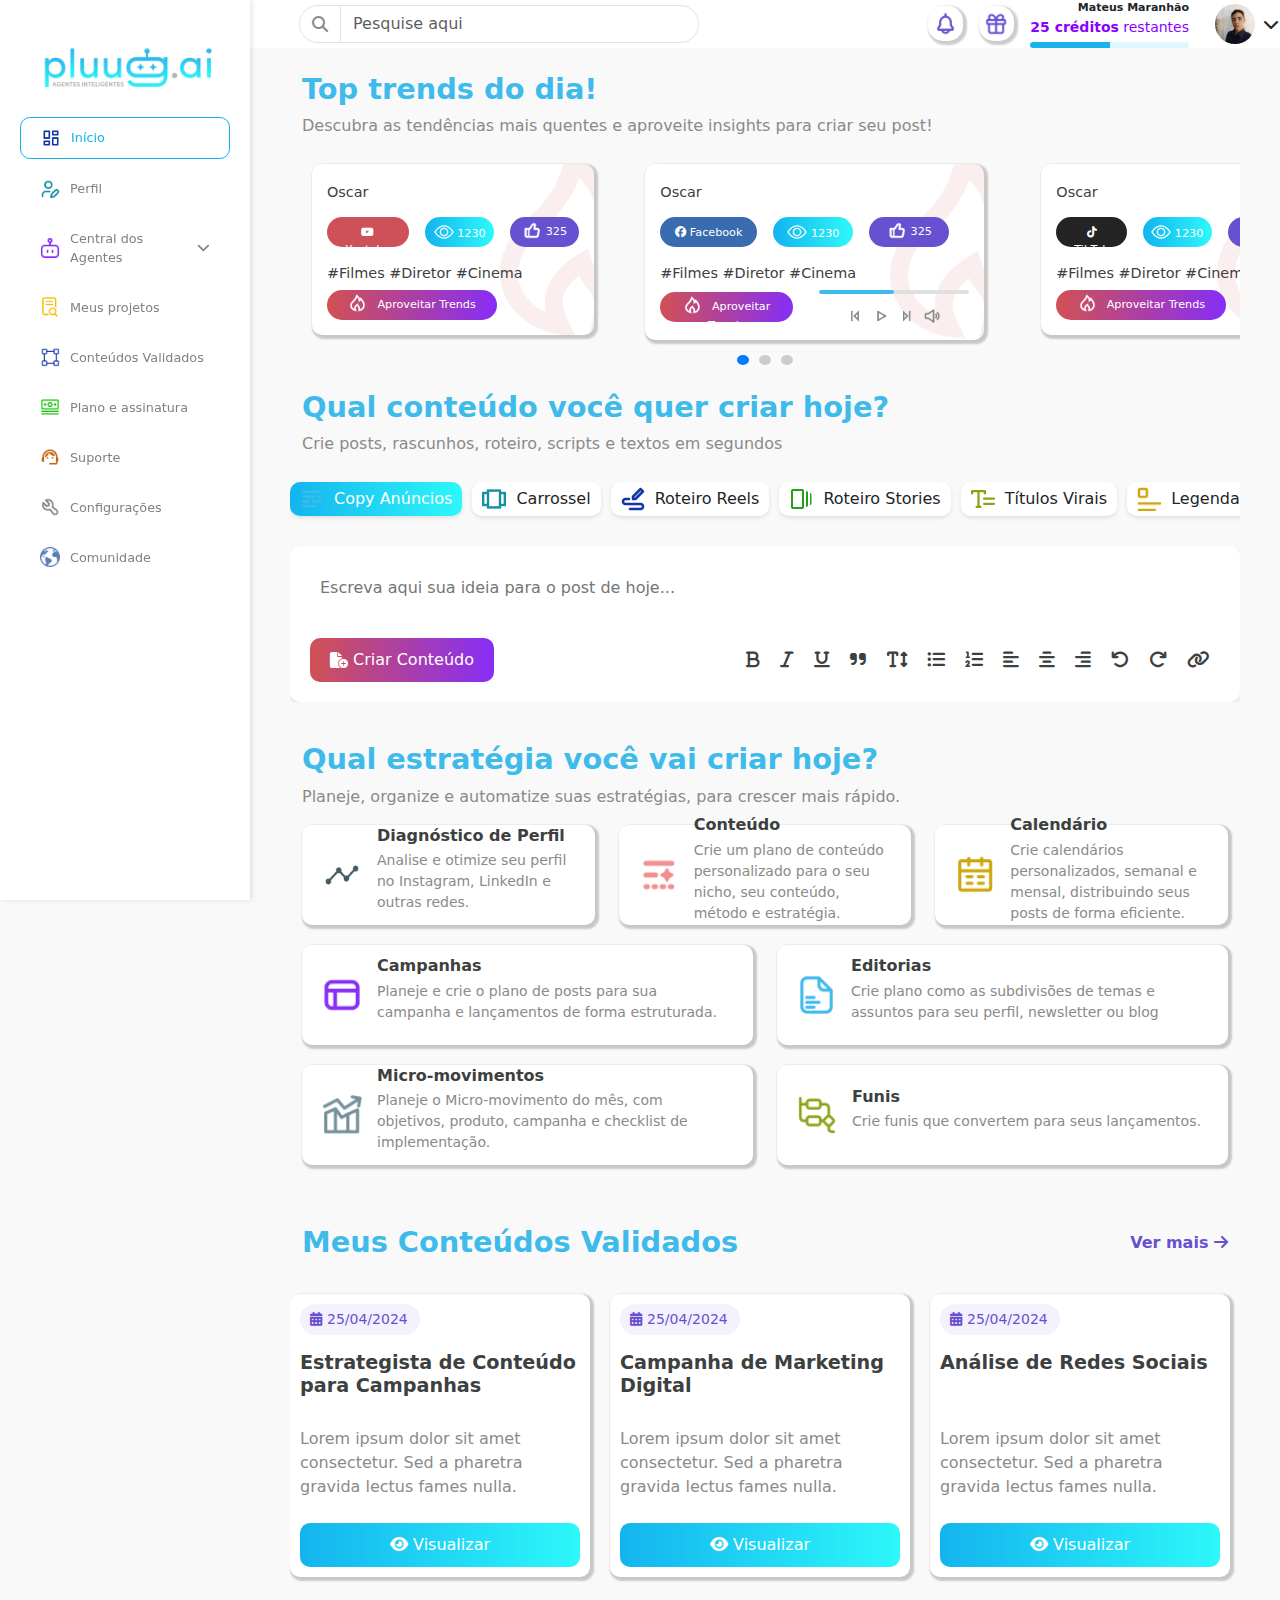
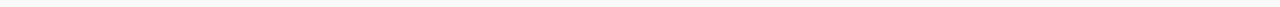
==== index.html @ c82c6b05 "Update html" ====
<!DOCTYPE html>
<html lang="pt-BR">

<head>
    <meta charset="UTF-8">
    <meta name="viewport" content="width=device-width, initial-scale=1.0">
    <title>Pluug-ai</title>
    <link rel="shortcut icon" type="imagex/png" href="./img/icone - 10.png">

    <!-- Bootstrap CSS -->
    <link href="https://cdn.jsdelivr.net/npm/bootstrap@5.3.3/dist/css/bootstrap.min.css" rel="stylesheet"
        crossorigin="anonymous">

    <!-- Bootstrap JS (com Popper incluído no bundle) -->
    <script src="https://cdn.jsdelivr.net/npm/bootstrap@5.3.3/dist/js/bootstrap.bundle.min.js"
        crossorigin="anonymous"></script>

    <!-- CSS do Owl Carousel -->
    <link rel="stylesheet" href="https://cdnjs.cloudflare.com/ajax/libs/OwlCarousel2/2.3.4/assets/owl.carousel.min.css">
    <link rel="stylesheet"
        href="https://cdnjs.cloudflare.com/ajax/libs/OwlCarousel2/2.3.4/assets/owl.theme.default.min.css">

    <!-- jQuery -->
    <script src="https://code.jquery.com/jquery-3.6.0.min.js"></script>

    <!-- JS do Owl Carousel -->
    <script src="https://cdnjs.cloudflare.com/ajax/libs/OwlCarousel2/2.3.4/owl.carousel.min.js"></script>

    <!--Font Awesome-->
    <link rel="stylesheet" href="https://cdnjs.cloudflare.com/ajax/libs/font-awesome/6.4.2/css/all.min.css"
        crossorigin="anonymous" referrerpolicy="no-referrer" />

    <!--CSS-->
    <link rel="stylesheet" href="css/styles.css">
</head>

<body class="index">
    <!--SideBar-->
    <nav class="navbar navbar-light d-md-none">
        <div class="container-fluid">
            <a class="navbar-brand" href="#">
                <img src="./img/pluugai-degrade-azul-fundo-branco-300-dpi.webp" alt="Pluu.ai Logo" class="img-fluid">
            </a>
            <button class="navbar-toggler" type="button" data-bs-toggle="collapse" data-bs-target="#mobileMenu"
                aria-controls="mobileMenu" aria-expanded="false" aria-label="Toggle navigation">
                <span class="navbar-toggler-icon"></span>
            </button>
        </div>
    </nav>
    <div class="collapse mobile-menu d-md-block" id="mobileMenu">
        <div class="sidebar">
            <a class="navbar-brand d-none d-md-block" href="#">
                <img src="./img/pluugai-degrade-azul-fundo-branco-300-dpi.webp" alt="Pluu.ai Logo" class="img-fluid">
            </a>
            <ul id="navegacao" class="nav flex-column">
                <li class="nav-item">
                    <a id="index" class="nav-link" href="index.html"><img class="img-fluid icones"
                            src="./img/Icons menu/Inicio.png">
                        Início</a>
                </li>
                <li class="nav-item">
                    <a id="perfil" class="nav-link" href="perfil.html"><img class="img-fluid icones"
                            src="./img/Icons menu/Perfil.png">
                        Perfil</a>
                </li>
                <li class="nav-item central-agentes-item">
                    <a class="nav-link central-agentes-link" style="cursor: pointer;">
                        <img class="img-fluid icones" src="./img/Icons menu/Central dos Agentes.png"> Central dos
                        Agentes
                        <i class="fas fa-chevron-down ms-auto"></i>
                    </a>
                    <ul class="submenu nav flex-column">
                        <li class="nav-item">
                            <a id="trend-ai" class="nav-link" href="trend-ai.html"><img class="img-fluid icones"
                                    src="./img/Icons menu/Trend AI.png"> Trend AI</a>
                        </li>
                        <li class="nav-item">
                            <a id="creator-genie" class="nav-link" href="creator-genie.html"><img
                                    class="img-fluid icones" src="./img/Icons menu/Creator Genie.png"> Creator Genie</a>
                        </li>
                        <li class="nav-item">
                            <a id="creator-flow" class="nav-link" href="creator-flow.html"><img class="img-fluid icones"
                                    src="./img/Icons menu/Creator Flow.png"> Creator Flow</a>
                        </li>
                    </ul>
                </li>
                <li class="nav-item">
                    <a id="meus-projetos" class="nav-link" href="meus-projetos.html"><img class="img-fluid icones"
                            src="./img/Icons menu/Meus projetos.png">
                        Meus projetos</a>
                </li>
                <li class="nav-item">
                    <a id="validados" class="nav-link" href="validados.html"><img class="img-fluid icones"
                            src="./img/Icons menu/Conteúdos Validados.png"> Conteúdos Validados</a>
                </li>
                <li class="nav-item">
                    <a id="plano" class="nav-link" href="plano.html"><img class="img-fluid icones"
                            src="./img/Icons menu/Plano e assintura.png"> Plano e assinatura</a>
                </li>
                <li class="nav-item">
                    <a id="suporte" class="nav-link" href="suporte.html"><img class="img-fluid icones"
                            src="./img/Icons menu/Suporte.png">
                        Suporte</a>
                </li>
                <li class="nav-item">
                    <a id="configuracoes" class="nav-link" href="configuracoes.html"><img class="img-fluid icones"
                            src="./img/Icons menu/Configurações.png">
                        Configurações</a>
                </li>
                <li class="nav-item">
                    <a id="comunidade" class="nav-link" href="comunidade.html"><img class="img-fluid icones"
                            src="./img/Icons menu/Vector.png">
                        Comunidade</a>
                </li>
            </ul>
        </div>
    </div>

    <!-- Navbar vertical -->
    <div class="nav-vertical">
        <div class="d-flex justify-content-between align-items-center mb-4">

            <div class="input-group search-bar flex-grow-1 ms-5" style="max-width: 400px;">
                <span class="input-group-text"><i class="fas fa-search"></i></span>
                <input type="text" class="form-control" placeholder="Pesquise aqui">
            </div>

            <div class="profile-info d-flex align-items-center ms-auto">
                <div class="d-flex align-items-center">
                    <div class="icon-wrapper me-3">
                        <img class="icones-roxos" src="./img/flowbite_bell-outline.png" alt="Notificação">
                    </div>
                    <div class="icon-wrapper me-3" data-bs-toggle="modal" data-bs-target="#giftModal">
                        <img class="icones-roxos" src="./img/tabler_gift.png" alt="Presente">
                    </div>
                </div>
                <div class="profile-details text-end me-3">
                    <strong>Mateus Maranhão</strong>
                    <span class="credits"><b>25 créditos</b> restantes</span>
                    <div class="progress mt-1">
                        <div class="progress-bar" role="progressbar" style="width: 50%" aria-valuenow="50"
                            aria-valuemin="0" aria-valuemax="100"></div>
                    </div>
                </div>
                <img class="foto-perfil" src="./img/8c23a2b4-e8b4-4d0d-b0fb-df7a47a0a22d.jpeg" alt="Foto do Perfil">
                <i onclick="toggleMenu()" class="fas fa-chevron-down ms-2 dropdown-icon" style="cursor: pointer;"></i>
            </div>
        </div>
    </div>

    <!--Menu dropdown do perfil-->
    <div class="menu-dropdown" id="menuDropdown">
        <a href="#"><img class="img-fluid icones-dropdown" src="./img/Icons menu/Inicio.png"> Início</a>
        <a href="#"><img class="img-fluid icones-dropdown" src="./img/Icons menu/Perfil.png"> Perfil</a>
        <button class="btn-sair mt-2"><i class="fas fa-sign-out-alt me-2"></i> Sair</button>
    </div>

    <!--input de pesquisa mobile-->
    <div class="container input-pesquisa d-md-none d-block">
        <input type="text" class="form-control" placeholder="Pesquise aqui">
    </div>

    <!--Conteudo principal-->
    <div class="main-content">

        <!-- Modal -->
        <div class="modal fade" id="giftModal" tabindex="-1" aria-labelledby="giftModalLabel" aria-hidden="true">
            <div class="modal-dialog modal-dialog-centered">
                <div class="modal-content">
                    <div class="modal-header">
                        <ul class="nav nav-tabs">
                            <li class="nav-item">
                                <a class="nav-link active" id="tab-convidar" onclick="showTab('convidar')">Convidar</a>
                            </li>
                            <li class="nav-item">
                                <a class="nav-link" id="tab-recompensas"
                                    onclick="showTab('recompensas')">Recompensas</a>
                            </li>
                        </ul>
                        <button type="button" class="btn-close" data-bs-dismiss="modal" aria-label="Close"></button>
                    </div>
                    <div class="modal-body text-center">
                        <div id="convidar" class="tab-content active">
                            <h5>Dê 10% de desconto e Ganhe até 20% de desconto na sua mensalidade</h5>
                            <p>Convide amigos a novas contas para a Pluug.ai e ofereça um desconto especial de 10%.</p>
                            <button class="btn-convidar w-100"><img class="img-fluid me-2" src="./img/tabler_gift.png">
                                Pluug.ai/convidado</button>
                            <button class="btn-copiar mt-3">Copiar link de convite</button>
                            <h6 class="mt-4 info-importante-titulo">Informações importantes</h6>
                            <p class="info-importante mt-2">O desconto não é cumulativo e será aplicado apenas em 1
                                única mensalidade.</p>
                        </div>
                        <div id="recompensas" class="tab-content">
                            <h5 class="mb-3">Recompensas ganhas: 15%</h5>
                            <div class="quando-receberei">
                                <img class="img-fluid mb-3" src="./img/tabler_gift.png">
                                <h6>Quando receberei minha recompensa?</h6>
                                <p>A sua recompensa será o desconto aplicado na sua próxima mensalidade. O desconto não
                                    é cumulativo, ele será aplicado apenas em 1 única mensalidade, até 30 dias após a
                                    indicação.</p>
                                <p>Caso seu plano seja anual, seu desconto será aplicado no ato da renovação</p>
                            </div>
                            <button class="btn-recolher mt-3">Recolher recompensa</button>
                        </div>
                    </div>
                </div>
            </div>
        </div>

        <!--Top trends-->
        <section class="top-trends">
            <div class="container">
                <div class="row">
                    <div class="col-md-12">
                        <h1>Top trends do dia!</h1>
                        <p>Descubra as tendências mais quentes e aproveite insights para criar seu post!
                        </p>
                    </div>
                    <div class="carousel-container-oscar">
                        <div class="carousel-track-oscar" id="carouselTrack">
                            <div class="carousel-card-oscar">
                                <div class="oscar">
                                    <h3 class="mb-3">Oscar</h3>
                                    <div class="d-flex justify-content-start">
                                        <button class="btn-youtube"><i class="fa-brands fa-youtube"></i>
                                            Youtube</button>
                                        <button class="btn-visualizacoes ms-3"><img class="img-fluid"
                                                src="./img/ep_view.png">
                                            1230</button>
                                        <button class="btn-like ms-3"><img class="img-fluid"
                                                src="./img/iconamoon_like-bold.png"> 325</button>
                                    </div>
                                    <p class="mt-3">#Filmes #Diretor #Cinema</p>
                                    <div class="d-flex justify-content-start">
                                        <button class="btn-aproveitar-trends"><img class="img-fluid"
                                                src="./img/Trend botão.png">Aproveitar Trends</button>
                                    </div>
                                </div>
                            </div>
                            <div class="carousel-card-oscar">
                                <div class="oscar">
                                    <h3 class="mb-3">Oscar</h3>
                                    <div class="d-flex justify-content-start">
                                        <button class="btn-facebook"><i class="fa-brands fa-facebook"></i>
                                            Facebook</button>
                                        <button class="btn-visualizacoes ms-3"><img class="img-fluid"
                                                src="./img/ep_view.png">
                                            1230</button>
                                        <button class="btn-like ms-3"><img class="img-fluid"
                                                src="./img/iconamoon_like-bold.png"> 325</button>
                                    </div>
                                    <p class="mt-3">#Filmes #Diretor #Cinema</p>
                                    <div class="d-flex align-items-center flex-nowrap music-wrapper">
                                        <button class="btn-aproveitar-trends">
                                            <img class="img-fluid" src="./img/Trend botão.png">Aproveitar Trends
                                        </button>
                                        <div class="music-player ms-3">
                                            <div class="player-controls">
                                                <div class="progress-bar">
                                                    <div class="progress"></div>
                                                </div>
                                                <div class="controls mt-2">
                                                    <img style="height: 18px;" src="./img/tdesign_next.png">
                                                    <img style="height: 18px;" src="./img/line-md_play.png">
                                                    <img style="height: 18px;" src="./img/tdesign_next-1.png">
                                                    <img style="height: 18px;" src="./img/mingcute_volume-line.png">
                                                </div>
                                            </div>
                                        </div>
                                    </div>
                                </div>
                            </div>

                            <div class="carousel-card-oscar">
                                <div class="oscar">
                                    <h3 class="mb-3">Oscar</h3>
                                    <div class="d-flex justify-content-start">
                                        <button class="btn-tiktok"><i class="fa-brands fa-tiktok"></i>
                                            TikTok</button>
                                        <button class="btn-visualizacoes ms-3"><img class="img-fluid"
                                                src="./img/ep_view.png">
                                            1230</button>
                                        <button class="btn-like ms-3"><img class="img-fluid"
                                                src="./img/iconamoon_like-bold.png"> 325</button>
                                    </div>
                                    <p class="mt-3">#Filmes #Diretor #Cinema</p>
                                    <div class="d-flex justify-content-start">
                                        <button class="btn-aproveitar-trends"><img class="img-fluid"
                                                src="./img/Trend botão.png">Aproveitar Trends</button>
                                    </div>
                                </div>
                            </div>
                            <div class="carousel-card-oscar">
                                <div class="oscar">
                                    <h3 class="mb-3">Oscar</h3>
                                    <div class="d-flex justify-content-start">
                                        <button class="btn-youtube"><i class="fa-brands fa-youtube"></i>
                                            Youtube</button>
                                        <button class="btn-visualizacoes ms-3"><img class="img-fluid"
                                                src="./img/ep_view.png">
                                            1230</button>
                                        <button class="btn-like ms-3"><img class="img-fluid"
                                                src="./img/iconamoon_like-bold.png"> 325</button>
                                    </div>
                                    <p class="mt-3">#Filmes #Diretor #Cinema</p>
                                    <div class="d-flex justify-content-start">
                                        <button class="btn-aproveitar-trends"><img class="img-fluid"
                                                src="./img/Trend botão.png">Aproveitar Trends</button>
                                    </div>
                                </div>
                            </div>
                            <div class="carousel-card-oscar">
                                <div class="oscar">
                                    <h3 class="mb-3">Oscar</h3>
                                    <div class="d-flex justify-content-start">
                                        <button class="btn-facebook"><i class="fa-brands fa-facebook"></i>
                                            Facebook</button>
                                        <button class="btn-visualizacoes ms-3"><img class="img-fluid"
                                                src="./img/ep_view.png">
                                            1230</button>
                                        <button class="btn-like ms-3"><img class="img-fluid"
                                                src="./img/iconamoon_like-bold.png"> 325</button>
                                    </div>
                                    <p class="mt-3">#Filmes #Diretor #Cinema</p>
                                    <div class="d-flex justify-content-start">
                                        <button class="btn-aproveitar-trends"><img class="img-fluid"
                                                src="./img/Trend botão.png">Aproveitar Trends</button>
                                    </div>
                                </div>
                            </div>
                            <div class="carousel-card-oscar">
                                <div class="oscar">
                                    <h3 class="mb-3">Oscar</h3>
                                    <div class="d-flex justify-content-start">
                                        <button class="btn-tiktok"><i class="fa-brands fa-tiktok"></i>
                                            TikTok</button>
                                        <button class="btn-visualizacoes ms-3"><img class="img-fluid"
                                                src="./img/ep_view.png">
                                            1230</button>
                                        <button class="btn-like ms-3"><img class="img-fluid"
                                                src="./img/iconamoon_like-bold.png"> 325</button>
                                    </div>
                                    <p class="mt-3">#Filmes #Diretor #Cinema</p>
                                    <div class="d-flex justify-content-start">
                                        <button class="btn-aproveitar-trends"><img class="img-fluid"
                                                src="./img/Trend botão.png">Aproveitar Trends</button>
                                    </div>
                                </div>
                            </div>
                            <div class="carousel-card-oscar">
                                <div class="oscar">
                                    <h3 class="mb-3">Oscar</h3>
                                    <div class="d-flex justify-content-start">
                                        <button class="btn-youtube"><i class="fa-brands fa-youtube"></i>
                                            Youtube</button>
                                        <button class="btn-visualizacoes ms-3"><img class="img-fluid"
                                                src="./img/ep_view.png">
                                            1230</button>
                                        <button class="btn-like ms-3"><img class="img-fluid"
                                                src="./img/iconamoon_like-bold.png"> 325</button>
                                    </div>
                                    <p class="mt-3">#Filmes #Diretor #Cinema</p>
                                    <div class="d-flex justify-content-start">
                                        <button class="btn-aproveitar-trends"><img class="img-fluid"
                                                src="./img/Trend botão.png">Aproveitar Trends</button>
                                    </div>
                                </div>
                            </div>
                        </div>
                    </div>
                    <div class="carousel-indicators-oscar" id="carouselIndicators"></div>
                </div>
            </div>
        </section>

        <!--Qual conteudo criar hoje-->
        <section class="qual-conteudo">
            <div class="container">
                <div class="row">
                    <div class="col-md-12">
                        <h1>Qual conteúdo você quer criar hoje?</h1>
                        <p>Crie posts, rascunhos, roteiro, scripts e textos em segundos</p>
                    </div>
                    <div class="conteudo-wrapper">
                        <div class="conteudo active"><img src="./img/icons criador/copy.png" alt="">Copy Anúncios</div>
                        <div class="conteudo"><img src="./img/icons criador/Carrossel.png" alt="">Carrossel</div>
                        <div class="conteudo"><img src="./img/icons criador/Roteiro Reels.png" alt="">Roteiro Reels
                        </div>
                        <div class="conteudo"><img src="./img/icons criador/Roteiro Stories.png" alt="">Roteiro Stories
                        </div>
                        <div class="conteudo"><img src="./img/icons criador/Títulos Virais.png" alt="">Títulos Virais
                        </div>
                        <div class="conteudo"><img src="./img/icons criador/Legendas.png" alt="">Legendas</div>
                        <div class="conteudo"><img src="./img/icons criador/Roteiros YouTube.png" alt="">Vídeos</div>
                        <div class="conteudo"><img src="./img/icons criador/Podcast.png" alt="">Podcast</div>
                        <div class="conteudo"><img src="./img/icons criador/Páginas de Vendas.png" alt="">Páginas de
                            Vendas</div>
                    </div>

                    <div class="text-editor">
                        <textarea placeholder="Escreva aqui sua ideia para o post de hoje..."></textarea>
                        <div class="toolbar-container">
                            <button class="btn-criar-conteudo">
                                <i class="fa-solid fa-file-circle-plus"></i> Criar Conteúdo
                            </button>
                            <div class="toolbar">
                                <i class="fas fa-bold"></i>
                                <i class="fas fa-italic"></i>
                                <i class="fas fa-underline"></i>
                                <i class="fas fa-quote-right"></i>
                                <i class="fas fa-text-height"></i>
                                <i class="fas fa-list-ul"></i>
                                <i class="fas fa-list-ol"></i>
                                <i class="fas fa-align-left"></i>
                                <i class="fas fa-align-center"></i>
                                <i class="fas fa-align-right"></i>
                                <i class="fas fa-undo"></i>
                                <i class="fas fa-redo"></i>
                                <i class="fas fa-link"></i>
                            </div>
                        </div>
                    </div>

                </div>
            </div>
        </section>

        <!--Qual estrategia criar hoje-->
        <section class="qual-estrategia">
            <div class="container">
                <div class="row">
                    <div class="col-md-12">
                        <h1>Qual estratégia você vai criar hoje?</h1>
                        <p>Planeje, organize e automatize suas estratégias, para crescer mais rápido.</p>
                    </div>
                    <div class="col-md-4">
                        <div class="card-estrategia d-flex align-items-center">
                            <img class="img-fluid card-icon" src="./img/icons criador 2/dashicons_text.png">
                            <div>
                                <h3>Diagnóstico de Perfil</h3>
                                <p>Analise e otimize seu perfil no Instagram, LinkedIn e outras redes.</p>
                            </div>
                        </div>
                    </div>
                    <div class="col-md-4">
                        <div class="card-estrategia d-flex align-items-center">
                            <img class="img-fluid card-icon" src="./img/icons criador 2/mingcute_content-ai-fill.png">
                            <div>
                                <h3>Conteúdo</h3>
                                <p>Crie um plano de conteúdo personalizado para o seu nicho, seu conteúdo, método e
                                    estratégia.
                                </p>
                            </div>
                        </div>
                    </div>
                    <div class="col-md-4">
                        <div class="card-estrategia d-flex align-items-center">
                            <img class="img-fluid card-icon" src="./img/icons criador 2/icon-park-outline_calendar.png">
                            <div>
                                <h3>Calendário</h3>
                                <p>Crie calendários personalizados, semanal e mensal, distribuindo seus posts de forma
                                    eficiente.
                                </p>
                            </div>
                        </div>
                    </div>
                    <div class="col-md-6">
                        <div class="card-estrategia d-flex align-items-center">
                            <img class="img-fluid card-icon"
                                src="./img/icons criador 2/gravity-ui_layout-header-side-content.png">
                            <div>
                                <h3>Campanhas</h3>
                                <p>Planeje e crie o plano de posts para sua campanha e lançamentos de forma estruturada.
                                </p>
                            </div>
                        </div>
                    </div>
                    <div class="col-md-6">
                        <div class="card-estrategia d-flex align-items-center">
                            <img class="img-fluid card-icon" src="./img/icons criador 2/gala_file-document.png">
                            <div>
                                <h3>Editorias</h3>
                                <p>Crie plano como as subdivisões de temas e assuntos para seu perfil, newsletter ou
                                    blog
                                </p>
                            </div>
                        </div>
                    </div>
                    <div class="col-md-6">
                        <div class="card-estrategia d-flex align-items-center">
                            <img class="img-fluid card-icon"
                                src="./img/icons criador 2/streamline_decent-work-and-economic-growth.png">
                            <div>
                                <h3>Micro-movimentos</h3>
                                <p>Planeje o Micro-movimento do mês, com objetivos, produto, campanha e checklist de
                                    implementação.</p>
                            </div>
                        </div>
                    </div>
                    <div class="col-md-6">
                        <div class="card-estrategia d-flex align-items-center">
                            <img class="img-fluid card-icon"
                                src="./img/icons criador 2/hugeicons_workflow-square-01.png">
                            <div>
                                <h3>Funis</h3>
                                <p>Crie funis que convertem para seus lançamentos.
                                </p>
                            </div>
                        </div>
                    </div>
                </div>
            </div>
        </section>

        <!--Meus conteudos validados-->
        <section class="meus-conteudos">
            <div class="container">
                <div class="row">
                    <div class="col-md-12">
                        <div class="d-flex justify-content-between">
                            <h1 class="mb-4">Meus Conteúdos Validados</h1>
                            <h6 class="mt-2">Ver mais <i class="fa-solid fa-arrow-right"></i></h6>
                        </div>
                    </div>
                    <div class="conteudos-wrapper">
                        <div class="card-conteudo">
                            <small><i class="fas fa-calendar-alt"></i> 25/04/2024</small>
                            <h4 class="mt-3 mb-3">Estrategista de Conteúdo para Campanhas</h4>
                            <p>Lorem ipsum dolor sit amet consectetur. Sed a pharetra gravida lectus fames nulla.</p>
                            <button class="btn-visualizar"><i class="fa-solid fa-eye"></i> Visualizar</button>
                        </div>
                        <div class="card-conteudo">
                            <small><i class="fas fa-calendar-alt"></i> 25/04/2024</small>
                            <h4 class="mt-3 mb-3">Campanha de Marketing Digital</h4>
                            <p>Lorem ipsum dolor sit amet consectetur. Sed a pharetra gravida lectus fames nulla.</p>
                            <button class="btn-visualizar"><i class="fa-solid fa-eye"></i> Visualizar</button>
                        </div>
                        <div class="card-conteudo">
                            <small><i class="fas fa-calendar-alt"></i> 25/04/2024</small>
                            <h4 class="mt-3 mb-3">Análise de Redes Sociais</h4>
                            <p>Lorem ipsum dolor sit amet consectetur. Sed a pharetra gravida lectus fames nulla.</p>
                            <button class="btn-visualizar"><i class="fa-solid fa-eye"></i> Visualizar</button>
                        </div>
                        <div class="card-conteudo">
                            <small><i class="fas fa-calendar-alt"></i> 25/04/2024</small>
                            <h4 class="mt-3 mb-3">Automação de Processos</h4>
                            <p>Lorem ipsum dolor sit amet consectetur. Sed a pharetra gravida lectus fames nulla.</p>
                            <button class="btn-visualizar"><i class="fa-solid fa-eye"></i> Visualizar</button>
                        </div>
                        <div class="card-conteudo">
                            <small><i class="fas fa-calendar-alt"></i> 25/04/2024</small>
                            <h4 class="mt-3 mb-3">Automação de Processos</h4>
                            <p>Lorem ipsum dolor sit amet consectetur. Sed a pharetra gravida lectus fames nulla.</p>
                            <button class="btn-visualizar"><i class="fa-solid fa-eye"></i> Visualizar</button>
                        </div>
                        <div class="card-conteudo">
                            <small><i class="fas fa-calendar-alt"></i> 25/04/2024</small>
                            <h4 class="mt-3 mb-3">Automação de Processos</h4>
                            <p>Lorem ipsum dolor sit amet consectetur. Sed a pharetra gravida lectus fames nulla.</p>
                            <button class="btn-visualizar"><i class="fa-solid fa-eye"></i> Visualizar</button>
                        </div>
                    </div>
                </div>
            </div>
        </section>

    </div>

</body>

<script src="./js/scripts.js"></script>

</html>
---- css/styles.css ----
* {
    box-sizing: border-box;
}

body {
    margin: 0;
    padding: 0;
    overflow-x: hidden;
    background-color: #F9F9F9;
}

.navbar-brand img {
    max-width: 220px;
}

body.index #navegacao a#index,
body.perfil #navegacao a#perfil,
body.trend-ai #navegacao a#trend-ai,
body.creator-genie #navegacao a#creator-genie,
body.creator-flow #navegacao a#creator-flow,
body.meus-projetos #navegacao a#meus-projetos,
body.validados #navegacao a#validados,
body.plano #navegacao a#plano,
body.suporte #navegacao a#suporte,
body.configuracoes #navegacao a#configuracoes,
body.comunidade #navegacao a#comunidade {
    background: none;
    border: 1px solid rgba(19, 180, 238, 1);
    color: rgb(19, 180, 238);
    border-radius: 10px;
}

/*Sidebar*/
.sidebar {
    width: 250px;
    height: 100vh;
    position: fixed;
    background-color: white;
    padding-top: 20px;
    box-shadow: 2px 0 5px rgba(0, 0, 0, 0.1);
    padding: 20px;
    overflow-y: auto;
    overflow-x: hidden;
}

.sidebar .nav-item {
    margin-bottom: 10px;
}

.sidebar .nav-link {
    padding: 10px 20px;
    display: flex;
    align-items: center;
    color: #828282;
    font-weight: 500;
    border-radius: 10px;
    transition: background-color 0.3s ease-in-out, color 0.3s ease-in-out;
    font-size: 0.8rem;
}

.sidebar .nav-link .icones {
    margin-right: 10px;
    height: 20px;

}

.sidebar .nav-link:hover {
    background-color: rgb(19, 180, 238);
    color: #fff;
}

.submenu {
    padding-left: 30px;
    display: none;
}

.nav-item.open .submenu {
    display: block;
}

.sidebar::-webkit-scrollbar {
    height: 8px;
    width: 8px;
}

.sidebar::-webkit-scrollbar-thumb {
    background-color: #00bfff;
    border-radius: 10px;
}

.sidebar::-webkit-scrollbar-track {
    background-color: #f1f1f1;
}



/*Navbar*/
.nav-vertical {
    margin-left: 250px;
    background-color: #fff;
    padding: 0px 1px 0px 1px
}

.search-bar .input-group-text {
    background-color: transparent;
    color: #8A8A8A;
    border-radius: 20px;
}

.search-bar .form-control {
    border-radius: 20px;
}

.profile-info {
    display: flex;
    align-items: center;
}

.profile-info .foto-perfil {
    width: 40px;
    height: 40px;
    border-radius: 50%;
    margin-left: 10px;
    object-fit: cover;
    cursor: pointer;
}

.icon-wrapper {
    display: flex;
    justify-content: center;
    align-items: center;
    height: 35px;
    width: 35px;
    padding: 5px;
    background-color: #fff;
    box-shadow: 2px 2px 2px 2px rgb(0 0 0 / 20%);
    border-radius: 15px;
    cursor: pointer;
    transition: 0.3s ease;
}

.icones-roxos {
    max-height: 100%;
    max-width: 100%;
}

.icon-wrapper:hover {
    transform: scale(1.1);
}

.credits {
    color: #8c00ff;
    font-size: 14px;
}

.profile-details {
    display: flex;
    flex-direction: column;
    white-space: nowrap;
    font-size: 11px;
}

.progress-bar {
    background-color: #19b4ee;
}

.progress {
    background-color: #e0f7ff;
    height: 6px;
    border-radius: 5px;
}

/*Menu dropdown*/
.menu-dropdown {
    position: absolute;
    right: 10px;
    background-color: white;
    border-radius: 10px;
    box-shadow: 0 4px 8px rgba(0, 0, 0, 0.1);
    width: 200px;
    padding: 10px;
    display: none;
    z-index: 10;
    margin-top: -30px;
}

/* Exibe o menu dropdown quando ativo */
.menu-dropdown.active {
    display: block;
}

/* Estilos dos itens do menu */
.menu-dropdown a {
    text-decoration: none;
    color: #333;
    display: flex;
    align-items: center;
    padding: 8px 10px;
    border-radius: 5px;
    font-size: 0.9rem;
}

.menu-dropdown a:hover {
    background-color: #f1f1f1;
}

.icones-dropdown {
    margin-right: 10px;
    height: 30px;
}

/* Botão de sair */
.menu-dropdown .btn-sair {
    background-color: rgb(98, 43, 226);
    border: none;
    color: #fff;
    padding: 10px;
    border-radius: 10px;
    transition: .3s ease;
    width: 100%;
}

.menu-dropdown .btn-sair:hover {
    background-color: rgb(30, 0, 100);
}

/*Conteudo principal*/
.main-content {
    margin-left: 250px;
    padding: 0 20px 0 20px;
}

/*Top trends*/
.top-trends {
    padding: 0px 20px 0px 20px;
}

.top-trends h1 {
    color: #3EBBEB;
    font-weight: bold;
    font-size: 1.8rem;
}

.top-trends p {
    color: #8A8A8A;
}

/*Oscar*/
.oscar {
    background-color: #fff;
    background-image: url('../img/trend.png');
    background-repeat: no-repeat;
    background-position: right;
    padding: 15px;
    border-radius: 10px;
    box-shadow: 2px 2px 2px 2px rgb(0 0 0 / 20%);
    width: 90%;
    display: flex;
    flex-direction: column;
    justify-content: space-between;
}

.oscar p,
h3 {
    color: #3D4040;
    font-size: 0.9rem;
    margin: 5px 0;
}

.oscar .btn-youtube {
    background-color: #CE5059;
    color: #fff;
    padding: 8px 15px 8px 15px;
    border-radius: 20px;
    border: none;
    transition: background-color .3s ease;
    font-size: 0.7rem;
    font-weight: 500;
    height: 30px;
}

.oscar .btn-youtube:hover {
    background-color: #9c252d;
}

.oscar .btn-visualizacoes {
    background: linear-gradient(90deg, rgba(19, 180, 238, 1) 0%, rgba(45, 248, 250, 1) 100%);
    color: #fff;
    padding: 5px;
    border-radius: 20px;
    border: none;
    transition: transform .3s ease;
    width: 80px;
    font-size: 0.7rem;
    font-weight: 500;
    height: 30px;
}

.oscar .btn-visualizacoes img {
    width: 20px;
    margin-bottom: 3px;
}

.oscar .btn-visualizacoes:hover {
    transform: scale(1.1);
}

.oscar .btn-like {
    background-color: #6751D1;
    color: #fff;
    padding: 3px;
    border-radius: 20px;
    border: none;
    transition: background-color .3s ease;
    width: 80px;
    font-size: 0.7rem;
    font-weight: 500;
    height: 30px;
}

.oscar .btn-like img {
    width: 20px;
    margin-bottom: 3px;
}

.oscar .btn-like:hover {
    background-color: #3b306e;
}

.oscar .btn-facebook {
    background-color: #386CAF;
    color: #fff;
    padding: 8px 15px 8px 15px;
    border-radius: 20px;
    border: none;
    transition: background-color .3s ease;
    font-size: 0.7rem;
    font-weight: 500;
    height: 30px;
}

.oscar .btn-facebook:hover {
    background-color: #254877;
}

.oscar .btn-tiktok {
    background-color: #3D4040;
    color: #fff;
    padding: 8px 15px 8px 15px;
    border-radius: 20px;
    border: none;
    transition: background-color .3s ease;
    font-size: 0.7rem;
    font-weight: 500;
    height: 30px;
}

.oscar .btn-tiktok {
    background-color: #242424;
}

.oscar .btn-aproveitar-trends {
    background: linear-gradient(90deg, rgba(209, 81, 83, 1) 0%, rgba(134, 46, 246, 1) 100%);
    color: #fff;
    padding: 3px;
    border-radius: 20px;
    border: none;
    transition: color .3s ease;
    width: 170px;
    font-size: 0.7rem;
    font-weight: 500;
    height: 30px;
}

.oscar .btn-aproveitar-trends .img-fluid {
    margin-right: 10px;
    margin-bottom: 3px;
    height: 20px;
}

.oscar .btn-aproveitar-trends:hover {
    color: rgb(84, 28, 158);
}

.oscar .d-flex.align-items-center.flex-nowrap {
    display: flex;
    align-items: center;
    flex-wrap: nowrap;
    gap: 10px;
    width: 100%;
    overflow: hidden;
}

.oscar .music-wrapper {
    display: flex;
    align-items: center;
    flex-wrap: nowrap;
    gap: 10px;
    width: 100%;
    overflow: hidden;
}

.oscar .music-player {
    flex-shrink: 1;
    min-width: 150px;
    max-width: 200px;
    display: flex;
    align-items: center;
}

.oscar .player-controls {
    display: flex;
    flex-direction: column;
    align-items: center;
    width: 100%;
}

.oscar .progress-bar {
    width: 100%;
    height: 4px;
    background-color: #e0e0e0;
    border-radius: 2px;
    margin-bottom: 5px;
    position: relative;
}

.oscar .progress {
    width: 50%;
    height: 100%;
    background-color: #3EBBEB;
    border-radius: 2px;
}

.oscar .controls {
    display: flex;
    justify-content: center;
    gap: 8px;
}

.oscar .controls img {
    height: 25px;
    cursor: pointer;
    transition: .3s ease;
}

.oscar .controls img:hover {
    transform: scale(1.1);
}

/* Carrossel */
.carousel-container-oscar {
    position: relative;
    overflow: hidden;
    width: 100%;
}

.carousel-track-oscar {
    display: flex;
    transition: transform 0.5s ease;
}

.carousel-card-oscar {
    min-width: 100%;
    box-sizing: border-box;
    padding: 10px;
    flex-shrink: 0;
}

@media (min-width: 768px) {
    .carousel-card-oscar {
        min-width: 33.33%;
    }
}

/* Indicadores */
.carousel-indicators-oscar {
    display: flex;
    justify-content: center;
    align-items: center;
}

.carousel-indicators-oscar button {
    border: none;
    width: 10px;
    height: 10px;
    border-radius: 50%;
    margin: 5px;
    background-color: #ccc;
    cursor: pointer;
}

.carousel-indicators-oscar button.active {
    background-color: #007bff;
}

/*Qual conteudo*/
.qual-conteudo {
    padding: 20px;
}

.qual-conteudo h1 {
    color: #3EBBEB;
    font-weight: bold;
    font-size: 1.8rem;
}

.qual-conteudo p {
    color: #8A8A8A;
}

/* Estilo dos botões de conteúdo */
.conteudo-wrapper {
    display: flex;
    gap: 10px;
    overflow-x: auto;
    padding: 10px 0;
    scroll-behavior: smooth;
}

.conteudo {
    flex: 0 0 auto;
    background-color: white;
    padding: 5px 10px;
    border-radius: 10px;
    box-shadow: 0 2px 4px rgba(0, 0, 0, 0.1);
    display: flex;
    align-items: center;
    cursor: pointer;
    transition: all 0.3s ease;
    white-space: nowrap;
}

.conteudo.active {
    background: rgb(19, 180, 238);
    background: linear-gradient(90deg, rgba(19, 180, 238, 1) 0%, rgba(45, 248, 250, 1) 100%);
    color: white;
}

.conteudo img {
    margin-right: 10px;
    width: 24px;
}

.conteudo:hover {
    transform: translateY(-5px);
    box-shadow: 0 4px 8px rgba(0, 0, 0, 0.2);
}

/* Barra de rolagem personalizada */
.conteudo-wrapper::-webkit-scrollbar {
    height: 8px;
}

.conteudo-wrapper::-webkit-scrollbar-thumb {
    background-color: #00bfff;
    border-radius: 10px;
}

.conteudo-wrapper::-webkit-scrollbar-track {
    background-color: #f1f1f1;
}

/* Textarea e barra de ferramentas */
.text-editor {
    margin-top: 20px;
    background-color: white;
    border-radius: 10px;
    padding: 20px;
    box-shadow: 0 2px 4px rgba(0, 0, 0, 0.1);
}

/* Área de texto */
textarea {
    width: 100%;
    height: 45px;
    border: none;
    outline: none;
    resize: none;
    padding: 10px;
    color: #8A8A8A;
    font-size: 16px;
}

/* Contêiner do botão e da toolbar */
.toolbar-container {
    display: flex;
    justify-content: space-between;
    align-items: center;
    margin-top: 20px;
}

/* Estilo da toolbar */
.toolbar {
    display: flex;
    gap: 10px;
}

.toolbar i {
    font-size: 18px;
    color: #3D4040;
    cursor: pointer;
    transition: color 0.2s ease;
    margin-right: 10px;
}

.toolbar i:hover {
    color: #00bfff;
}

/* Botão de criar conteúdo */
.btn-criar-conteudo {
    background: linear-gradient(90deg, rgba(209, 81, 83, 1) 0%, rgba(134, 46, 246, 1) 100%);
    color: #fff;
    padding: 10px 20px;
    border-radius: 10px;
    border: none;
    font-size: 16px;
    display: inline-flex;
    align-items: center;
    gap: 5px;
    transition: all .3s ease;
}

.btn-criar-conteudo:hover {
    transform: scale(1.1);
}

/*Qual estrategia*/
.qual-estrategia {
    padding: 20px;
}

.qual-estrategia h1 {
    color: #3EBBEB;
    font-weight: bold;
    font-size: 1.8rem;
}

.qual-estrategia p {
    color: #8A8A8A;
}

.qual-estrategia .card-estrategia {
    background-color: #fff;
    box-shadow: 2px 2px 2px 2px rgb(0 0 0 / 20%);
    padding: 20px;
    border-radius: 10px;
    transition: transform 0.3s ease, box-shadow 0.3s ease;
    margin-bottom: 20px;
    height: 100px;
}

.qual-estrategia .card-estrategia:hover {
    transform: translateY(-5px);
    box-shadow: 0 4px 8px rgba(0, 0, 0, 0.2);
}

.card-estrategia h3 {
    font-size: 1rem;
    color: #3D4040;
    font-weight: bold;
}

.card-estrategia p {
    font-size: 14px;
}

.card-estrategia .card-icon {
    width: 40px;
    height: 40px;
    margin-right: 15px;
}

/*Meus conteudos*/
.meus-conteudos {
    padding: 20px;
}

.meus-conteudos h1 {
    color: #3EBBEB;
    font-weight: bold;
    font-size: 1.8rem;
}

.meus-conteudos h6 {
    color: #6751D1;
    font-weight: bold;
    cursor: pointer;
}

.conteudos-wrapper {
    display: flex;
    gap: 20px;
    overflow-x: auto;
    padding: 10px 0;
    scroll-behavior: smooth;
}

.card-conteudo {
    background-color: #fff;
    box-shadow: 2px 2px 2px 2px rgb(0 0 0 / 20%);
    padding: 10px;
    border-radius: 10px;
    transition: transform 0.3s ease, box-shadow 0.3s ease;
    flex: 0 0 300px;
    display: flex;
    flex-direction: column;
    justify-content: space-between;
    min-height: 250px;
}

.card-conteudo:hover {
    transform: translateY(-5px);
    box-shadow: 0 4px 8px rgba(0, 0, 0, 0.2);
}

.card-conteudo small {
    background-color: #F3F1FD;
    color: #6751D1;
    border-radius: 20px;
    padding: 5px 10px;
    display: flex;
    align-items: center;
    gap: 5px;
    width: 43%;
}

.card-conteudo h4 {
    font-size: 1.2rem;
    color: #3D4040;
    font-weight: bold;
    min-height: 60px;
}

.card-conteudo p {
    min-height: 80px;
    color: #8A8A8A;
}

.card-conteudo .btn-visualizar {
    background: linear-gradient(90deg, rgba(19, 180, 238, 1) 0%, rgba(45, 248, 250, 1) 100%);
    color: #fff;
    border: none;
    border-radius: 10px;
    padding: 10px;
    width: 100%;
    transition: all .3s ease;
    margin-top: auto;
}

.card-conteudo .btn-visualizar:hover {
    transform: scale(1.1);
}

/* Barra de rolagem personalizada */
.conteudos-wrapper::-webkit-scrollbar {
    height: 8px;
}

.conteudos-wrapper::-webkit-scrollbar-thumb {
    background-color: #979797;
    border-radius: 10px;
}

.conteudos-wrapper::-webkit-scrollbar-track {
    background-color: #d9d9d9;
}

/*Perfil*/
.seu-perfil h1 {
    color: #3EBBEB;
    font-weight: bold;
    font-size: 1.8rem;
}

.seu-perfil p {
    color: #8A8A8A;
}

.row {
    overflow-x: hidden;
}

.perfil-container {
    background: #fff;
    border-radius: 10px;
    padding: 20px;
    box-shadow: 0 2px 10px rgba(0, 0, 0, 0.1);
}

.perfil-container .img-fluid {
    width: 140px;
    height: 140px;
    border-radius: 50%;
    margin-left: 10px;
    object-fit: cover;
    cursor: pointer;
}

.perfil-container h6 {
    font-size: 20px;
}

.seu-perfil .btn-trocar-foto {
    background: linear-gradient(90deg, rgba(19, 180, 238, 1) 0%, rgba(45, 248, 250, 1) 100%);
    color: white;
    border: none;
    border-radius: 10px;
    padding: 10px;
    width: 220px;
    transition: transform .3s ease;
}

.seu-perfil .btn-trocar-foto:hover {
    transform: scale(1.1);
}

.seu-perfil .btn-outline-perfil {
    color: #3EBBEB;
    border: 1px solid #3EBBEB;
    background-color: #fff;
    border-radius: 10px;
    padding: 10px;
    transition: .3s ease;
    font-weight: bold;
}

.seu-perfil .btn-outline-perfil:hover {
    color: #fff;
    border: 1px solid #3EBBEB;
    background-color: #3EBBEB;
    border-radius: 10px;
    padding: 10px;
}

.seu-perfil .form-label {
    color: #C2C2C2;
    font-weight: 600;
}

.btn-gradient {
    background: linear-gradient(90deg, #D15153, #862EF6);
    color: #fff;
    border: none;
    padding: 10px 20px;
    border-radius: 20px;
    font-weight: bold;
}

.btn-gradient:hover {
    background: linear-gradient(90deg, #C02FEA, #E63B6E);
    color: #fff;
}

.botoes-container {
    background: #fff;
    border-radius: 10px;
    padding: 20px;
    box-shadow: 0 2px 10px rgba(0, 0, 0, 0.1);
}

.container-encerrar {
    background: #fff;
    border-radius: 10px;
    padding: 20px;
    box-shadow: 0 2px 10px rgba(0, 0, 0, 0.1);
}

.container-encerrar a {
    color: #3EBBEB;
    text-decoration: none;
    font-weight: 800;
}

.container-encerrar a:hover {
    text-decoration: underline;
}

.container-encerrar p {
    color: #828282;
}

/*Modal Convidar*/
.modal-content {
    border-radius: 15px;
    padding: 0px 20px 0px 20px;
}

.modal-header {
    border-bottom: none;
    display: flex;
    flex-direction: column;
    align-items: flex-start;
    padding: 15px;
}

.nav-tabs {
    border-bottom: none;
    width: 100%;
    display: flex;
    justify-content: flex-start;
}

.nav-tabs .nav-link {
    font-weight: bold;
    color: #6c757d;
    border: none;
    padding: 10px 15px;
    cursor: pointer;
}

.nav-tabs .nav-link.active {
    color: #3EBBEB;
    border-bottom: 2px solid #3EBBEB;
}

.tab-content {
    display: none;
}

.tab-content.active {
    display: block;
}

.modal-title {
    font-weight: bold;
    font-size: 1.2rem;
}

.modal-body h5 {
    font-weight: bold;
    font-size: 1.2rem;
    text-align: center;
}

.modal-body .quando-receberei {
    background-color: #F9F5FE;
    padding: 15px;
    border-radius: 10px;
}

.modal-body .quando-receberei h6 {
    color: #6751D1;
    font-weight: bold;
    font-size: 1rem;
    text-align: center;
}

.modal-body p {
    text-align: center;
    font-size: 0.9rem;
    color: #6c757d;
}

.btn-convidar {
    background-color: #fff;
    color: #6751D1;
    font-weight: bold;
    border: none;
    border-radius: 10px;
    padding: 10px 15px;
    display: flex;
    align-items: center;
    justify-content: center;
    width: 100%;
    box-shadow: 2px 2px 2px 2px rgb(0 0 0 / 20%);
    transition: .3s ease;
}

.btn-convidar:hover {
    box-shadow: 4px 4px 4px 4px rgb(0 0 0 / 20%);
}

.btn-copiar,
.btn-recolher {
    background-color: #3EBBEB;
    color: #fff;
    font-weight: bold;
    border-radius: 10px;
    padding: 10px;
    width: 100%;
    border: none;
}

.btn-copiar:hover {
    background-color: #2EA5D3;
}

.btn-recolher:hover {
    background-color: #2EA5D3;
}

.info-importante-titulo {
    font-weight: bold;
    text-align: start !important;
    color: #6c757d;
}

.info-importante {
    font-size: 0.8rem;
    text-align: start !important;
    color: #6c757d;
}

/*Trend selecionada*/

.trend-selecionada {
    padding: 0px 20px 0px 20px;
}

.trend-selecionada h1 {
    color: #3EBBEB;
    font-weight: bold;
    font-size: 1.8rem;
}

.trend-selecionada p {
    color: #8A8A8A;
}

/*Oscar trend*/
.oscar-trend {
    background-color: #fff;
    background-image: url('../img/trend.png');
    background-repeat: no-repeat;
    background-position: center;
    padding: 15px;
    border-radius: 10px;
    box-shadow: 2px 2px 2px 2px rgb(0 0 0 / 20%);
    width: 100%;
    display: flex;
    flex-direction: column;
    justify-content: space-between;
}

.oscar-trend p,
h3 {
    color: #3D4040;
    font-size: 0.9rem;
    margin: 5px 0;
}

.oscar-trend .btn-youtube {
    background-color: #CE5059;
    color: #fff;
    padding: 8px 15px 8px 15px;
    border-radius: 20px;
    border: none;
    transition: background-color .3s ease;
    font-size: 0.7rem;
    font-weight: 500;
    height: 30px;
}

.oscar-trend .btn-youtube:hover {
    background-color: #9c252d;
}

.oscar-trend .btn-visualizacoes {
    background: linear-gradient(90deg, rgba(19, 180, 238, 1) 0%, rgba(45, 248, 250, 1) 100%);
    color: #fff;
    padding: 5px;
    border-radius: 20px;
    border: none;
    transition: transform .3s ease;
    width: 80px;
    font-size: 0.7rem;
    font-weight: 500;
    height: 30px;
}

.oscar-trend .btn-visualizacoes img {
    width: 20px;
    margin-bottom: 3px;
}

.oscar-trend .btn-visualizacoes:hover {
    transform: scale(1.1);
}

.oscar-trend .btn-like {
    background-color: #6751D1;
    color: #fff;
    padding: 3px;
    border-radius: 20px;
    border: none;
    transition: background-color .3s ease;
    width: 80px;
    font-size: 0.7rem;
    font-weight: 500;
    height: 30px;
}

.oscar-trend .btn-like img {
    width: 20px;
    margin-bottom: 3px;
}

.oscar-trend .btn-like:hover {
    background-color: #3b306e;
}

.oscar-trend .btn-facebook {
    background-color: #386CAF;
    color: #fff;
    padding: 8px 15px 8px 15px;
    border-radius: 20px;
    border: none;
    transition: background-color .3s ease;
    font-size: 0.7rem;
    font-weight: 500;
    height: 30px;
}

.oscar-trend .btn-facebook:hover {
    background-color: #254877;
}

.oscar-trend .btn-tiktok {
    background-color: #3D4040;
    color: #fff;
    padding: 8px 15px 8px 15px;
    border-radius: 20px;
    border: none;
    transition: background-color .3s ease;
    font-size: 0.7rem;
    font-weight: 500;
    height: 30px;
}

.oscar-trend .btn-tiktok {
    background-color: #242424;
}

.oscar-trend .btn-aproveitar-trends {
    background: linear-gradient(90deg, rgba(209, 81, 83, 1) 0%, rgba(134, 46, 246, 1) 100%);
    color: #fff;
    padding: 3px;
    border-radius: 20px;
    border: none;
    transition: color .3s ease;
    width: 170px;
    font-size: 0.7rem;
    font-weight: 500;
    height: 30px;
}

.oscar-trend .btn-aproveitar-trends .img-fluid {
    margin-right: 10px;
    margin-bottom: 3px;
    height: 20px;
}

.oscar-trend .btn-aproveitar-trends:hover {
    color: rgb(84, 28, 158);
}

.oscar-trend .d-flex.align-items-center.flex-nowrap {
    display: flex;
    align-items: center;
    flex-wrap: nowrap;
    gap: 10px;
    width: 100%;
    overflow: hidden;
}

.oscar-trend .music-wrapper {
    display: flex;
    align-items: center;
    flex-wrap: nowrap;
    gap: 10px;
    width: 100%;
    overflow: hidden;
}

.oscar-trend .music-player {
    flex-shrink: 1;
    min-width: 150px;
    max-width: 200px;
    display: flex;
    align-items: center;
}

.oscar-trend .player-controls {
    display: flex;
    flex-direction: column;
    align-items: center;
    width: 100%;
}

.oscar-trend .progress-bar {
    width: 100%;
    height: 4px;
    background-color: #e0e0e0;
    border-radius: 2px;
    margin-bottom: 5px;
    position: relative;
}

.oscar-trend .progress {
    width: 50%;
    height: 100%;
    background-color: #3EBBEB;
    border-radius: 2px;
}

.oscar-trend .controls {
    display: flex;
    justify-content: center;
    gap: 8px;
}

.oscar-trend .controls img {
    height: 25px;
    cursor: pointer;
    transition: .3s ease;
}

.oscar-trend .controls img:hover {
    transform: scale(1.1);
}

/*Conteudo gerado*/
.conteudo-gerado {
    padding: 10px;
    background-color: #E8F8E7;
    border-radius: 10px;
}

.btn-conteudo-gerado {
    background-color: #14A148;
    color: #fff;
    border-radius: 30px;
    border: none;
    padding: 3px 30px 3px 30px;
    font-weight: bold;
    font-size: 1.2rem;
}

.conteudo-gerado p {
    color: #8A8A8A;
    font-size: 1.1rem;
    margin: 5px 0;
    text-align: center;
}

.conteudo-texto {
    background-color: #fff;
    padding: 30px;
}

.conteudo-texto p {
    color: #3D4040;
    font-size: 0.9rem;
    width: 90%;
    margin: 0 auto;
}

/*Text editor trend*/
.text-editor-trend {
    background-color: white;
    border-radius: 10px;
    padding: 20px;
    width: 90%;
    margin: 0 auto;
}

/* Contêiner do botão e da toolbar */
.text-editor-trend .toolbar-container {
    display: flex;
    justify-content: space-between;
    align-items: center;
    margin-top: 20px;
}

/* Estilo da toolbar */
.text-editor-trend .toolbar {
    display: flex;
    gap: 10px;
}

.text-editor-trend .toolbar i {
    font-size: 18px;
    color: #3D4040;
    cursor: pointer;
    transition: color 0.2s ease;
    margin-right: 10px;
}

.text-editor-trend .toolbar i:hover {
    color: #00bfff;
}

.btn-validar-conteudo {
    background: linear-gradient(90deg, rgba(19, 180, 238, 1) 0%, rgba(45, 248, 250, 1) 100%);
    color: #fff;
    padding: 10px;
    border-radius: 10px;
    border: none;
    transition: transform .3s ease;
    font-weight: 500;
}

.btn-validar-conteudo:hover {
    transform: scale(1.1);
}

.btn-ajustar-conteudo {
    background-color: #6751D1;
    color: #fff;
    padding: 10px;
    border-radius: 10px;
    border: none;
    transition: transform .3s ease;
    font-weight: 500;
}

.btn-ajustar-conteudo:hover {
    transform: scale(1.1);
}

/*Meus projetos*/

.meus-projetos {
    padding: 0px 20px 0px 20px;
}

.meus-projetos h1 {
    color: #3EBBEB;
    font-weight: bold;
    font-size: 1.8rem;
}

.meus-projetos p {
    color: #8A8A8A;
}

.card-projeto {
    background-color: #fff;
    box-shadow: 0px 4px 6px rgba(0, 0, 0, 0.2);
    border-radius: 15px;
    padding: 0px 20px 0px 20px;
    border: 1px solid #3CB9EB;
}

.card-projeto h2 {
    color: #3D4040;
    font-weight: 700;
    font-size: 1.2rem;
    margin-bottom: 2px;
}

.card-projeto p {
    color: #8A8A8A;
    margin-top: 0;
}

.card-projeto img {
    height: 30px;
}

/*Adicionar*/
.adicionar {
    background-color: #fff;
    border-radius: 15px;
    padding: 0px 10px 0px 10px;
    box-shadow: 0px 4px 6px rgba(0, 0, 0, 0.2);
    cursor: pointer;
    transition: all .3s ease;
}

.adicionar:hover {
    background-color: #f0f0f0;
    box-shadow: 2px 6px 8px rgba(0, 0, 0, 0.2);
    transform: translateY(-5px);
}

.adicionar h4 {
    color: #3D4040;
    font-weight: 700;
    font-size: 1.2rem;
    margin-bottom: 2px;
}

.adicionar p {
    color: #8A8A8A;
}

.adicionar img {
    height: 30px;
}

.fa-ellipsis-vertical {
    color: #A190B8;
    padding: 5px;
    cursor: pointer;
}

/*Modal arquivos*/
.modal-arquivo-content {
    border-radius: 12px;
    padding: 5px 5px 5px 5px;
    max-width: 800px;
}

.modal-dialog {
    max-width: 800px;
    display: flex;
    align-items: center;
    min-height: 90vh;
}

#modalArquivo .modal-body h5 {
    margin: 0;
    font-size: 1.25rem;
    font-weight: bold;
    flex-grow: 1;
    text-align: start;
}

#modalArquivo .modal-body p {
    white-space: nowrap;
    overflow: hidden;
    text-overflow: ellipsis;
    text-align: start;
}

.adicionar-arquivo {
    display: flex;
    align-items: center;
    gap: 10px;
    border: 1px solid #ccc;
    border-radius: 8px;
    padding: 10px;
    cursor: pointer;
    transition: background-color 0.3s ease;
}

.adicionar-arquivo:hover {
    background-color: #f8f9fa;
}

/*Modal instrucoes*/
.modal-instrucoes-content {
    border-radius: 12px;
    padding: 5px 5px 5px 5px;
    max-width: 800px;
}

.modal-instrucoes-header {
    border-bottom: none;
    display: flex;
    justify-content: space-between;
    align-items: center;
    width: 100%;
}

#modalInstrucoes .modal-body p {
    text-align: start;
    color: #555;
}

#modalInstrucoes .textarea-instrucoes {
    width: 100%;
    height: 100px;
    border: 1px solid #ccc;
    border-radius: 8px;
    padding: 10px;
    resize: none;
}

.btn-cancelar {
    background: none;
    border: none;
    color: #6c757d;
    font-weight: bold;
    transition: .3s ease;
}

.btn-aplicar {
    background: #6C4BF4;
    color: white;
    font-weight: bold;
    border-radius: 8px;
    padding: 10px 20px;
    border: none;
    transition: .3s ease;
}

.btn-aplicar:hover {
    background: #563AC8;
}

.btn-cancelar:hover {
    transform: scale(1.1);
}

/* Estilos para mobile */
@media (max-width: 768px) {
    .sidebar {
        position: relative;
        width: 100%;
        height: auto;
        padding: 10px;
        box-shadow: none;
    }

    .sidebar .nav-link {
        font-size: 100%;
    }

    .sidebar .nav-link .icones {
        height: 30px;
    }

    .navbar-toggler {
        border: none;
        color: #17a2b8;
    }

    .mobile-menu {
        display: none;
    }

    .mobile-menu.show {
        display: block;
    }

    .nav-vertical {
        margin-left: 0px;
    }

    .profile-info {
        flex-direction: column;
        align-items: center !important;
        width: 100%;
    }

    .profile-details {
        width: 100%;
        text-align: center !important;
        margin-bottom: 10px;
    }

    .profile-info img,
    .profile-info i {
        margin-top: 10px;
    }

    .profile-info .d-flex.align-items-center {
        flex-wrap: nowrap;
        margin-top: 20px;
        margin-bottom: 20px;
    }

    .main-content {
        margin-left: 0px !important;
        padding: 0px !important;
    }

    .top-trends {
        text-align: center;
    }

    .carousel-card-oscar {
        min-width: 100%;
        padding: 0 20px;
    }

    .carousel-container-oscar {
        padding: 0;
    }

    .oscar .btn-aproveitar-trends {
        width: 100%;
        font-size: 100%;
    }

    .toolbar-container {
        flex-direction: column;
        align-items: flex-start;
    }

    .toolbar {
        margin-top: 10px;
        justify-content: flex-start;
        max-width: 100%;
        flex-wrap: wrap;
    }

    .toolbar i {
        flex: 1 1 10%;
        min-width: 30px;
        text-align: center;
    }

    .btn-criar-conteudo {
        width: 100%;
    }

    .qual-estrategia .card-estrategia {
        height: 100%;
    }

    .card-estrategia p {
        font-size: 100%;
    }

    .qual-estrategia .col-md-6,
    .col-md-4 {
        margin-bottom: 10px;
    }

    .oscar {
        width: 100%;
    }

    .input-pesquisa {
        margin-bottom: 20px;
    }

    .d-flex.align-items-center.flex-wrap {
        flex-direction: column;
        align-items: stretch;
    }

    .music-wrapper {
        flex-direction: column;
        align-items: flex-start;
        gap: 10px;
    }

    .music-player {
        width: 100%;
        max-width: none;
        margin-top: 10px;
    }

    .menu-dropdown {
        right: auto;
        left: 50%;
        transform: translateX(-50%);
        margin-top: 5px;
        width: 250px;
    }

    .menu-dropdown a {
        text-align: center;
    }

    .dropdown-icon {
        position: relative;
    }

    .menu-dropdown.active {
        text-align: center;
    }

    .nav-vertical .search-bar {
        display: none;
    }

    .modal-dialog {
        display: flex;
        align-items: center;
        min-height: 100vh;
    }
}
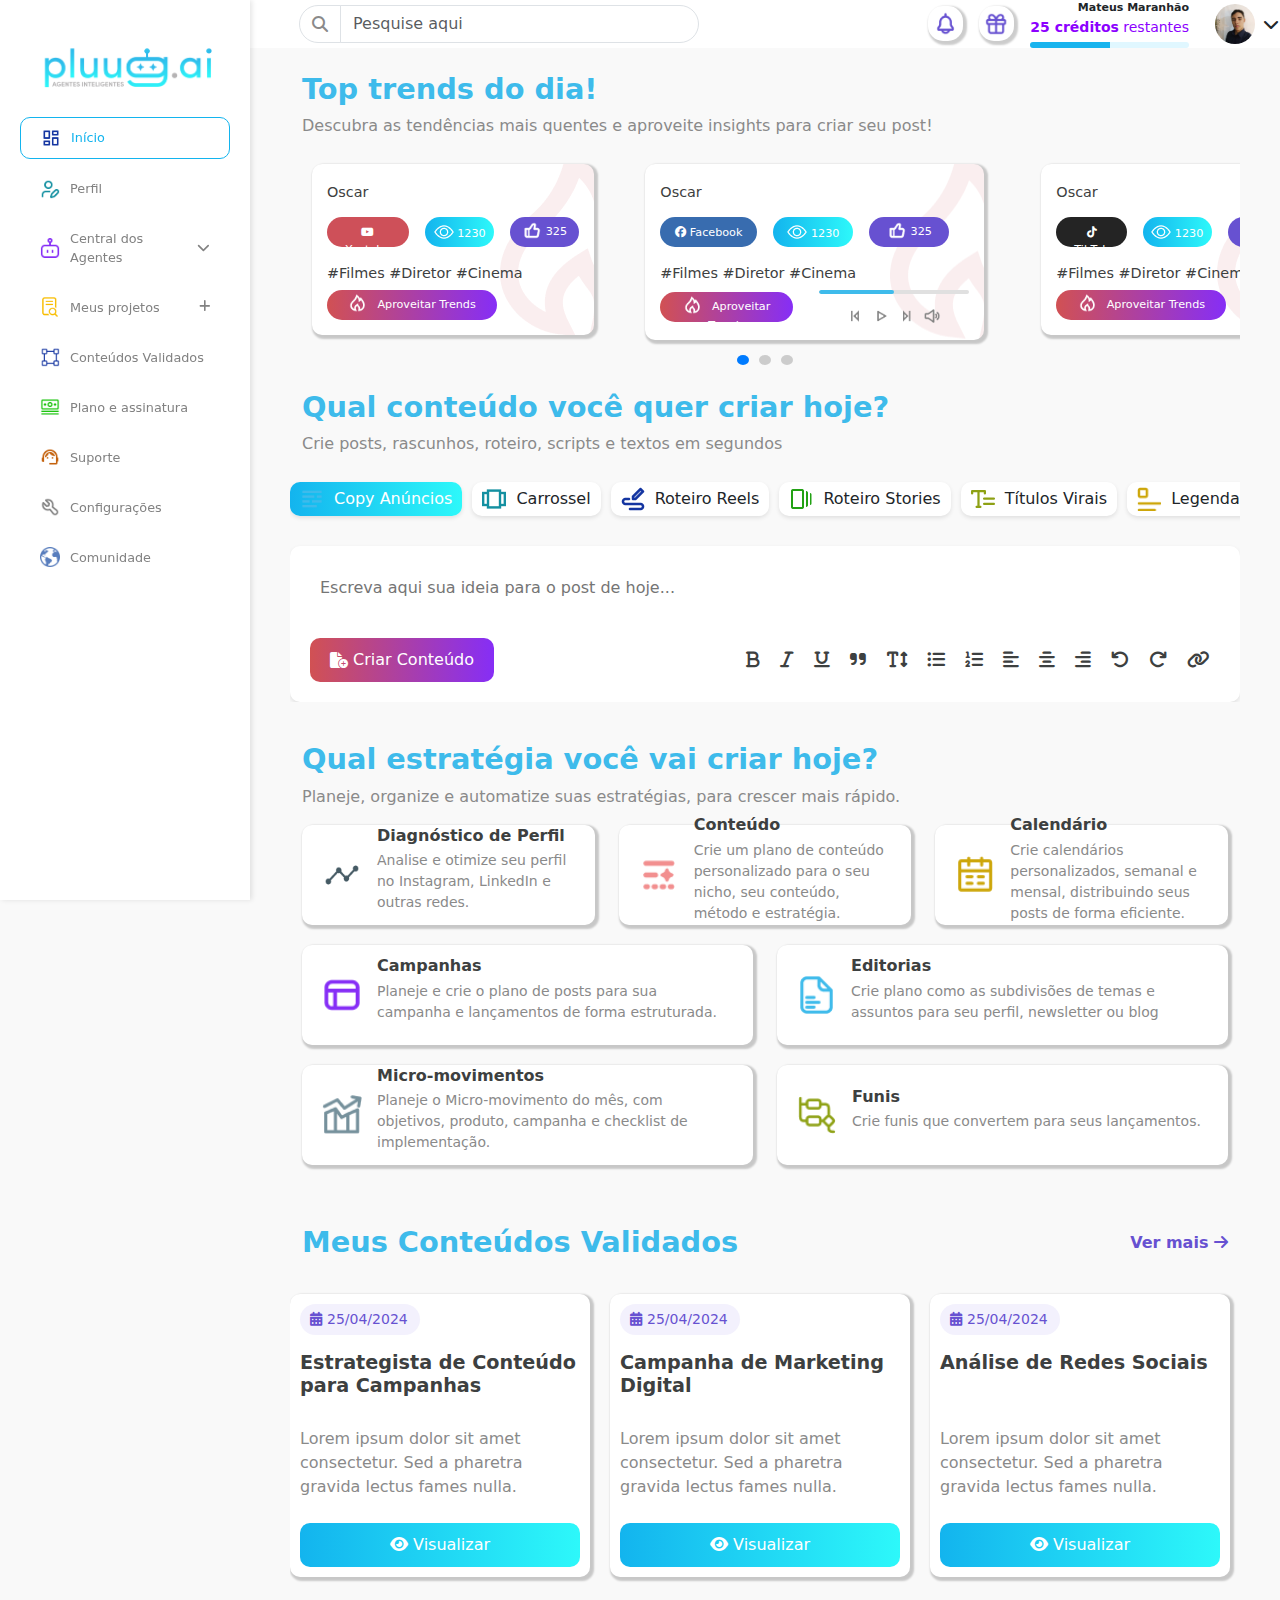
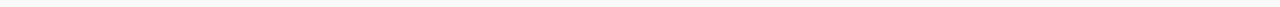
==== commit e3d1443f: "update sidebar" ====
--- a/index.html
+++ b/index.html
@@ -31,7 +31,12 @@
         crossorigin="anonymous" referrerpolicy="no-referrer" />
 
     <!--CSS-->
-    <link rel="stylesheet" href="css/styles.css">
+    <link rel="stylesheet" href="css/index.css">
+    <link rel="stylesheet" href="css/meus-projetos.css">
+    <link rel="stylesheet" href="css/perfil.css">
+    <link rel="stylesheet" href="css/plano.css">
+    <link rel="stylesheet" href="css/responsive.css">
+    <link rel="stylesheet" href="css/trend-ai.css">
 </head>
 
 <body class="index">
@@ -87,7 +92,9 @@
                 <li class="nav-item">
                     <a id="meus-projetos" class="nav-link" href="meus-projetos.html"><img class="img-fluid icones"
                             src="./img/Icons menu/Meus projetos.png">
-                        Meus projetos</a>
+                        Meus projetos
+                        <i class="fas fa-plus ms-auto"></i>
+                    </a>
                 </li>
                 <li class="nav-item">
                     <a id="validados" class="nav-link" href="validados.html"><img class="img-fluid icones"
--- a/css/index.css
+++ b/css/index.css
@@ -0,0 +1,923 @@
+* {
+    box-sizing: border-box;
+}
+
+body {
+    margin: 0;
+    padding: 0;
+    overflow-x: hidden;
+    background-color: #F9F9F9;
+}
+
+.navbar-brand img {
+    max-width: 220px;
+}
+
+body.index #navegacao a#index,
+body.perfil #navegacao a#perfil,
+body.trend-ai #navegacao a#trend-ai,
+body.creator-genie #navegacao a#creator-genie,
+body.creator-flow #navegacao a#creator-flow,
+body.meus-projetos #navegacao a#meus-projetos,
+body.validados #navegacao a#validados,
+body.plano #navegacao a#plano,
+body.suporte #navegacao a#suporte,
+body.configuracoes #navegacao a#configuracoes,
+body.comunidade #navegacao a#comunidade {
+    background: none;
+    border: 1px solid rgba(19, 180, 238, 1);
+    color: rgb(19, 180, 238);
+    border-radius: 10px;
+}
+
+/*Sidebar*/
+.sidebar {
+    width: 250px;
+    height: 100vh;
+    position: fixed;
+    background-color: white;
+    padding-top: 20px;
+    box-shadow: 2px 0 5px rgba(0, 0, 0, 0.1);
+    padding: 20px;
+    overflow-y: auto;
+    overflow-x: hidden;
+}
+
+.sidebar .nav-item {
+    margin-bottom: 10px;
+}
+
+.sidebar .nav-link {
+    padding: 10px 20px;
+    display: flex;
+    align-items: center;
+    color: #828282;
+    font-weight: 500;
+    border-radius: 10px;
+    transition: background-color 0.3s ease-in-out, color 0.3s ease-in-out;
+    font-size: 0.8rem;
+}
+
+.sidebar .nav-link .icones {
+    margin-right: 10px;
+    height: 20px;
+
+}
+
+.sidebar .nav-link:hover {
+    background-color: rgb(19, 180, 238);
+    color: #fff;
+}
+
+.submenu {
+    padding-left: 30px;
+    display: none;
+}
+
+.nav-item.open .submenu {
+    display: block;
+}
+
+.sidebar::-webkit-scrollbar {
+    height: 8px;
+    width: 8px;
+}
+
+.sidebar::-webkit-scrollbar-thumb {
+    background-color: #00bfff;
+    border-radius: 10px;
+}
+
+.sidebar::-webkit-scrollbar-track {
+    background-color: #f1f1f1;
+}
+
+/*Navbar*/
+.nav-vertical {
+    margin-left: 250px;
+    background-color: #fff;
+    padding: 0px 1px 0px 1px
+}
+
+.search-bar .input-group-text {
+    background-color: transparent;
+    color: #8A8A8A;
+    border-radius: 20px;
+}
+
+.search-bar .form-control {
+    border-radius: 20px;
+}
+
+.profile-info {
+    display: flex;
+    align-items: center;
+}
+
+.profile-info .foto-perfil {
+    width: 40px;
+    height: 40px;
+    border-radius: 50%;
+    margin-left: 10px;
+    object-fit: cover;
+    cursor: pointer;
+}
+
+.icon-wrapper {
+    display: flex;
+    justify-content: center;
+    align-items: center;
+    height: 35px;
+    width: 35px;
+    padding: 5px;
+    background-color: #fff;
+    box-shadow: 2px 2px 2px 2px rgb(0 0 0 / 20%);
+    border-radius: 15px;
+    cursor: pointer;
+    transition: 0.3s ease;
+}
+
+.icones-roxos {
+    max-height: 100%;
+    max-width: 100%;
+}
+
+.icon-wrapper:hover {
+    transform: scale(1.1);
+}
+
+.credits {
+    color: #8c00ff;
+    font-size: 14px;
+}
+
+.profile-details {
+    display: flex;
+    flex-direction: column;
+    white-space: nowrap;
+    font-size: 11px;
+}
+
+.progress-bar {
+    background-color: #19b4ee;
+}
+
+.progress {
+    background-color: #e0f7ff;
+    height: 6px;
+    border-radius: 5px;
+}
+
+/*Menu dropdown*/
+.menu-dropdown {
+    position: absolute;
+    right: 10px;
+    background-color: white;
+    border-radius: 10px;
+    box-shadow: 0 4px 8px rgba(0, 0, 0, 0.1);
+    width: 200px;
+    padding: 10px;
+    display: none;
+    z-index: 10;
+    margin-top: -30px;
+}
+
+/* Exibe o menu dropdown quando ativo */
+.menu-dropdown.active {
+    display: block;
+}
+
+/* Estilos dos itens do menu */
+.menu-dropdown a {
+    text-decoration: none;
+    color: #333;
+    display: flex;
+    align-items: center;
+    padding: 8px 10px;
+    border-radius: 5px;
+    font-size: 0.9rem;
+}
+
+.menu-dropdown a:hover {
+    background-color: #f1f1f1;
+}
+
+.icones-dropdown {
+    margin-right: 10px;
+    height: 30px;
+}
+
+/* Botão de sair */
+.menu-dropdown .btn-sair {
+    background-color: rgb(98, 43, 226);
+    border: none;
+    color: #fff;
+    padding: 10px;
+    border-radius: 10px;
+    transition: .3s ease;
+    width: 100%;
+}
+
+.menu-dropdown .btn-sair:hover {
+    background-color: rgb(30, 0, 100);
+}
+
+/*Conteudo principal*/
+.main-content {
+    margin-left: 250px;
+    padding: 0 20px 0 20px;
+}
+
+/*Top trends*/
+.top-trends {
+    padding: 0px 20px 0px 20px;
+}
+
+.top-trends h1 {
+    color: #3EBBEB;
+    font-weight: bold;
+    font-size: 1.8rem;
+}
+
+.top-trends p {
+    color: #8A8A8A;
+}
+
+/*Oscar*/
+.oscar {
+    background-color: #fff;
+    background-image: url('../img/trend.png');
+    background-repeat: no-repeat;
+    background-position: right;
+    padding: 15px;
+    border-radius: 10px;
+    box-shadow: 2px 2px 2px 2px rgb(0 0 0 / 20%);
+    width: 90%;
+    display: flex;
+    flex-direction: column;
+    justify-content: space-between;
+}
+
+.oscar p,
+h3 {
+    color: #3D4040;
+    font-size: 0.9rem;
+    margin: 5px 0;
+}
+
+.oscar .btn-youtube {
+    background-color: #CE5059;
+    color: #fff;
+    padding: 8px 15px 8px 15px;
+    border-radius: 20px;
+    border: none;
+    transition: background-color .3s ease;
+    font-size: 0.7rem;
+    font-weight: 500;
+    height: 30px;
+}
+
+.oscar .btn-youtube:hover {
+    background-color: #9c252d;
+}
+
+.oscar .btn-visualizacoes {
+    background: linear-gradient(90deg, rgba(19, 180, 238, 1) 0%, rgba(45, 248, 250, 1) 100%);
+    color: #fff;
+    padding: 5px;
+    border-radius: 20px;
+    border: none;
+    transition: transform .3s ease;
+    width: 80px;
+    font-size: 0.7rem;
+    font-weight: 500;
+    height: 30px;
+}
+
+.oscar .btn-visualizacoes img {
+    width: 20px;
+    margin-bottom: 3px;
+}
+
+.oscar .btn-visualizacoes:hover {
+    transform: scale(1.1);
+}
+
+.oscar .btn-like {
+    background-color: #6751D1;
+    color: #fff;
+    padding: 3px;
+    border-radius: 20px;
+    border: none;
+    transition: background-color .3s ease;
+    width: 80px;
+    font-size: 0.7rem;
+    font-weight: 500;
+    height: 30px;
+}
+
+.oscar .btn-like img {
+    width: 20px;
+    margin-bottom: 3px;
+}
+
+.oscar .btn-like:hover {
+    background-color: #3b306e;
+}
+
+.oscar .btn-facebook {
+    background-color: #386CAF;
+    color: #fff;
+    padding: 8px 15px 8px 15px;
+    border-radius: 20px;
+    border: none;
+    transition: background-color .3s ease;
+    font-size: 0.7rem;
+    font-weight: 500;
+    height: 30px;
+}
+
+.oscar .btn-facebook:hover {
+    background-color: #254877;
+}
+
+.oscar .btn-tiktok {
+    background-color: #3D4040;
+    color: #fff;
+    padding: 8px 15px 8px 15px;
+    border-radius: 20px;
+    border: none;
+    transition: background-color .3s ease;
+    font-size: 0.7rem;
+    font-weight: 500;
+    height: 30px;
+}
+
+.oscar .btn-tiktok {
+    background-color: #242424;
+}
+
+.oscar .btn-aproveitar-trends {
+    background: linear-gradient(90deg, rgba(209, 81, 83, 1) 0%, rgba(134, 46, 246, 1) 100%);
+    color: #fff;
+    padding: 3px;
+    border-radius: 20px;
+    border: none;
+    transition: color .3s ease;
+    width: 170px;
+    font-size: 0.7rem;
+    font-weight: 500;
+    height: 30px;
+}
+
+.oscar .btn-aproveitar-trends .img-fluid {
+    margin-right: 10px;
+    margin-bottom: 3px;
+    height: 20px;
+}
+
+.oscar .btn-aproveitar-trends:hover {
+    color: rgb(84, 28, 158);
+}
+
+.oscar .d-flex.align-items-center.flex-nowrap {
+    display: flex;
+    align-items: center;
+    flex-wrap: nowrap;
+    gap: 10px;
+    width: 100%;
+    overflow: hidden;
+}
+
+.oscar .music-wrapper {
+    display: flex;
+    align-items: center;
+    flex-wrap: nowrap;
+    gap: 10px;
+    width: 100%;
+    overflow: hidden;
+}
+
+.oscar .music-player {
+    flex-shrink: 1;
+    min-width: 150px;
+    max-width: 200px;
+    display: flex;
+    align-items: center;
+}
+
+.oscar .player-controls {
+    display: flex;
+    flex-direction: column;
+    align-items: center;
+    width: 100%;
+}
+
+.oscar .progress-bar {
+    width: 100%;
+    height: 4px;
+    background-color: #e0e0e0;
+    border-radius: 2px;
+    margin-bottom: 5px;
+    position: relative;
+}
+
+.oscar .progress {
+    width: 50%;
+    height: 100%;
+    background-color: #3EBBEB;
+    border-radius: 2px;
+}
+
+.oscar .controls {
+    display: flex;
+    justify-content: center;
+    gap: 8px;
+}
+
+.oscar .controls img {
+    height: 25px;
+    cursor: pointer;
+    transition: .3s ease;
+}
+
+.oscar .controls img:hover {
+    transform: scale(1.1);
+}
+
+/* Carrossel */
+.carousel-container-oscar {
+    position: relative;
+    overflow: hidden;
+    width: 100%;
+}
+
+.carousel-track-oscar {
+    display: flex;
+    transition: transform 0.5s ease;
+}
+
+.carousel-card-oscar {
+    min-width: 100%;
+    box-sizing: border-box;
+    padding: 10px;
+    flex-shrink: 0;
+}
+
+@media (min-width: 768px) {
+    .carousel-card-oscar {
+        min-width: 33.33%;
+    }
+}
+
+/* Indicadores */
+.carousel-indicators-oscar {
+    display: flex;
+    justify-content: center;
+    align-items: center;
+}
+
+.carousel-indicators-oscar button {
+    border: none;
+    width: 10px;
+    height: 10px;
+    border-radius: 50%;
+    margin: 5px;
+    background-color: #ccc;
+    cursor: pointer;
+}
+
+.carousel-indicators-oscar button.active {
+    background-color: #007bff;
+}
+
+/*Qual conteudo*/
+.qual-conteudo {
+    padding: 20px;
+}
+
+.qual-conteudo h1 {
+    color: #3EBBEB;
+    font-weight: bold;
+    font-size: 1.8rem;
+}
+
+.qual-conteudo p {
+    color: #8A8A8A;
+}
+
+.qual-conteudo h6 {
+    color: #3D4040;
+    margin-bottom: 0;
+}
+
+/* Estilo dos botões de conteúdo */
+.conteudo-wrapper {
+    display: flex;
+    gap: 10px;
+    overflow-x: auto;
+    padding: 10px 0;
+    scroll-behavior: smooth;
+}
+
+.conteudo {
+    flex: 0 0 auto;
+    background-color: white;
+    padding: 5px 10px;
+    border-radius: 10px;
+    box-shadow: 0 2px 4px rgba(0, 0, 0, 0.1);
+    display: flex;
+    align-items: center;
+    cursor: pointer;
+    transition: all 0.3s ease;
+    white-space: nowrap;
+}
+
+.conteudo.active {
+    background: rgb(19, 180, 238);
+    background: linear-gradient(90deg, rgba(19, 180, 238, 1) 0%, rgba(45, 248, 250, 1) 100%);
+    color: white;
+}
+
+.conteudo img {
+    margin-right: 10px;
+    width: 24px;
+}
+
+.conteudo:hover {
+    transform: translateY(-5px);
+    box-shadow: 0 4px 8px rgba(0, 0, 0, 0.2);
+}
+
+/* Barra de rolagem personalizada */
+.conteudo-wrapper::-webkit-scrollbar {
+    height: 8px;
+}
+
+.conteudo-wrapper::-webkit-scrollbar-thumb {
+    background-color: #00bfff;
+    border-radius: 10px;
+}
+
+.conteudo-wrapper::-webkit-scrollbar-track {
+    background-color: #f1f1f1;
+}
+
+/* Textarea e barra de ferramentas */
+.text-editor {
+    margin-top: 20px;
+    background-color: white;
+    border-radius: 10px;
+    padding: 20px;
+    box-shadow: 0 2px 4px rgba(0, 0, 0, 0.1);
+}
+
+/* Área de texto */
+textarea {
+    width: 100%;
+    height: 45px;
+    border: none;
+    outline: none;
+    resize: none;
+    padding: 10px;
+    color: #8A8A8A;
+    font-size: 16px;
+}
+
+/* Contêiner do botão e da toolbar */
+.toolbar-container {
+    display: flex;
+    justify-content: space-between;
+    align-items: center;
+    margin-top: 20px;
+}
+
+/* Estilo da toolbar */
+.toolbar {
+    display: flex;
+    gap: 10px;
+}
+
+.toolbar i {
+    font-size: 18px;
+    color: #3D4040;
+    cursor: pointer;
+    transition: color 0.2s ease;
+    margin-right: 10px;
+}
+
+.toolbar i:hover {
+    color: #00bfff;
+}
+
+/* Botão de criar conteúdo */
+.btn-criar-conteudo {
+    background: linear-gradient(90deg, rgba(209, 81, 83, 1) 0%, rgba(134, 46, 246, 1) 100%);
+    color: #fff;
+    padding: 10px 20px;
+    border-radius: 10px;
+    border: none;
+    font-size: 16px;
+    display: inline-flex;
+    align-items: center;
+    gap: 5px;
+    transition: all .3s ease;
+}
+
+.btn-criar-conteudo:hover {
+    transform: scale(1.1);
+}
+
+/*Qual estrategia*/
+.qual-estrategia {
+    padding: 20px;
+}
+
+.qual-estrategia h1 {
+    color: #3EBBEB;
+    font-weight: bold;
+    font-size: 1.8rem;
+}
+
+.qual-estrategia p {
+    color: #8A8A8A;
+}
+
+.qual-estrategia .card-estrategia {
+    background-color: #fff;
+    box-shadow: 2px 2px 2px 2px rgb(0 0 0 / 20%);
+    padding: 20px;
+    border-radius: 10px;
+    transition: transform 0.3s ease, box-shadow 0.3s ease;
+    margin-bottom: 20px;
+    height: 100px;
+}
+
+.qual-estrategia .card-estrategia:hover {
+    transform: translateY(-5px);
+    box-shadow: 0 4px 8px rgba(0, 0, 0, 0.2);
+}
+
+.card-estrategia h3 {
+    font-size: 1rem;
+    color: #3D4040;
+    font-weight: bold;
+}
+
+.card-estrategia p {
+    font-size: 14px;
+}
+
+.card-estrategia .card-icon {
+    width: 40px;
+    height: 40px;
+    margin-right: 15px;
+}
+
+.qual-estrategia .card-estrategia-2 {
+    background-color: #fff;
+    box-shadow: 2px 2px 2px 2px rgb(0 0 0 / 20%);
+    padding: 20px;
+    border-radius: 10px;
+    transition: transform 0.3s ease, box-shadow 0.3s ease;
+    margin-bottom: 5px;
+    height: 100px;
+}
+
+.qual-estrategia .card-estrategia-2:hover {
+    transform: translateY(-5px);
+    box-shadow: 0 4px 8px rgba(0, 0, 0, 0.2);
+}
+
+.card-estrategia-2 h3 {
+    font-size: 1rem;
+    color: #3D4040;
+    font-weight: bold;
+}
+
+.card-estrategia-2 p {
+    font-size: 14px;
+}
+
+.card-estrategia-2 .card-icon {
+    width: 40px;
+    height: 40px;
+    margin-right: 15px;
+}
+
+/*Meus conteudos*/
+.meus-conteudos {
+    padding: 20px;
+}
+
+.meus-conteudos h1 {
+    color: #3EBBEB;
+    font-weight: bold;
+    font-size: 1.8rem;
+}
+
+.meus-conteudos h6 {
+    color: #6751D1;
+    font-weight: bold;
+    cursor: pointer;
+}
+
+.conteudos-wrapper {
+    display: flex;
+    gap: 20px;
+    overflow-x: auto;
+    padding: 10px 0;
+    scroll-behavior: smooth;
+}
+
+.card-conteudo {
+    background-color: #fff;
+    box-shadow: 2px 2px 2px 2px rgb(0 0 0 / 20%);
+    padding: 10px;
+    border-radius: 10px;
+    transition: transform 0.3s ease, box-shadow 0.3s ease;
+    flex: 0 0 300px;
+    display: flex;
+    flex-direction: column;
+    justify-content: space-between;
+    min-height: 250px;
+}
+
+.card-conteudo:hover {
+    transform: translateY(-5px);
+    box-shadow: 0 4px 8px rgba(0, 0, 0, 0.2);
+}
+
+.card-conteudo small {
+    background-color: #F3F1FD;
+    color: #6751D1;
+    border-radius: 20px;
+    padding: 5px 10px;
+    display: flex;
+    align-items: center;
+    gap: 5px;
+    width: 43%;
+}
+
+.card-conteudo h4 {
+    font-size: 1.2rem;
+    color: #3D4040;
+    font-weight: bold;
+    min-height: 60px;
+}
+
+.card-conteudo p {
+    min-height: 80px;
+    color: #8A8A8A;
+}
+
+.card-conteudo .btn-visualizar {
+    background: linear-gradient(90deg, rgba(19, 180, 238, 1) 0%, rgba(45, 248, 250, 1) 100%);
+    color: #fff;
+    border: none;
+    border-radius: 10px;
+    padding: 10px;
+    width: 100%;
+    transition: all .3s ease;
+    margin-top: auto;
+}
+
+.card-conteudo .btn-visualizar:hover {
+    transform: scale(1.1);
+}
+
+/* Barra de rolagem personalizada */
+.conteudos-wrapper::-webkit-scrollbar {
+    height: 8px;
+}
+
+.conteudos-wrapper::-webkit-scrollbar-thumb {
+    background-color: #979797;
+    border-radius: 10px;
+}
+
+.conteudos-wrapper::-webkit-scrollbar-track {
+    background-color: #d9d9d9;
+}
+
+/*Modal Convidar*/
+.modal-content {
+    border-radius: 15px;
+    padding: 0px 20px 0px 20px;
+}
+
+.modal-header {
+    border-bottom: none;
+    display: flex;
+    flex-direction: column;
+    align-items: flex-start;
+    padding: 15px;
+}
+
+.nav-tabs {
+    border-bottom: none;
+    width: 100%;
+    display: flex;
+    justify-content: flex-start;
+}
+
+.nav-tabs .nav-link {
+    font-weight: bold;
+    color: #6c757d;
+    border: none;
+    padding: 10px 15px;
+    cursor: pointer;
+}
+
+.nav-tabs .nav-link.active {
+    color: #3EBBEB;
+    border-bottom: 2px solid #3EBBEB;
+}
+
+.tab-content {
+    display: none;
+}
+
+.tab-content.active {
+    display: block;
+}
+
+.modal-title {
+    font-weight: bold;
+    font-size: 1.2rem;
+}
+
+.modal-body h5 {
+    font-weight: bold;
+    font-size: 1.2rem;
+    text-align: center;
+}
+
+.modal-body .quando-receberei {
+    background-color: #F9F5FE;
+    padding: 15px;
+    border-radius: 10px;
+}
+
+.modal-body .quando-receberei h6 {
+    color: #6751D1;
+    font-weight: bold;
+    font-size: 1rem;
+    text-align: center;
+}
+
+.modal-body p {
+    text-align: center;
+    font-size: 0.9rem;
+    color: #6c757d;
+}
+
+.btn-convidar {
+    background-color: #fff;
+    color: #6751D1;
+    font-weight: bold;
+    border: none;
+    border-radius: 10px;
+    padding: 10px 15px;
+    display: flex;
+    align-items: center;
+    justify-content: center;
+    width: 100%;
+    box-shadow: 2px 2px 2px 2px rgb(0 0 0 / 20%);
+    transition: .3s ease;
+}
+
+.btn-convidar:hover {
+    box-shadow: 4px 4px 4px 4px rgb(0 0 0 / 20%);
+}
+
+.btn-copiar,
+.btn-recolher {
+    background-color: #3EBBEB;
+    color: #fff;
+    font-weight: bold;
+    border-radius: 10px;
+    padding: 10px;
+    width: 100%;
+    border: none;
+}
+
+.btn-copiar:hover {
+    background-color: #2EA5D3;
+}
+
+.btn-recolher:hover {
+    background-color: #2EA5D3;
+}
+
+.info-importante-titulo {
+    font-weight: bold;
+    text-align: start !important;
+    color: #6c757d;
+}
+
+.info-importante {
+    font-size: 0.8rem;
+    text-align: start !important;
+    color: #6c757d;
+}--- a/css/meus-projetos.css
+++ b/css/meus-projetos.css
@@ -0,0 +1,175 @@
+/*Meus projetos*/
+
+.meus-projetos {
+    padding: 0px 20px 0px 20px;
+}
+
+.meus-projetos h1 {
+    color: #3EBBEB;
+    font-weight: bold;
+    font-size: 1.8rem;
+}
+
+.meus-projetos p {
+    color: #8A8A8A;
+}
+
+.card-projeto {
+    background-color: #fff;
+    box-shadow: 0px 4px 6px rgba(0, 0, 0, 0.2);
+    border-radius: 15px;
+    padding: 0px 20px 0px 20px;
+    border: 1px solid #3CB9EB;
+}
+
+.card-projeto h2 {
+    color: #3D4040;
+    font-weight: 700;
+    font-size: 1.2rem;
+    margin-bottom: 2px;
+}
+
+.card-projeto p {
+    color: #8A8A8A;
+    margin-top: 0;
+}
+
+.card-projeto img {
+    height: 30px;
+}
+
+/*Adicionar*/
+.adicionar {
+    background-color: #fff;
+    border-radius: 15px;
+    padding: 0px 10px 0px 10px;
+    box-shadow: 0px 4px 6px rgba(0, 0, 0, 0.2);
+    cursor: pointer;
+    transition: all .3s ease;
+}
+
+.adicionar:hover {
+    background-color: #f0f0f0;
+    box-shadow: 2px 6px 8px rgba(0, 0, 0, 0.2);
+    transform: translateY(-5px);
+}
+
+.adicionar h4 {
+    color: #3D4040;
+    font-weight: 700;
+    font-size: 1.2rem;
+    margin-bottom: 2px;
+}
+
+.adicionar p {
+    color: #8A8A8A;
+}
+
+.adicionar img {
+    height: 30px;
+}
+
+.fa-ellipsis-vertical {
+    color: #A190B8;
+    padding: 5px;
+    cursor: pointer;
+}
+
+/*Modal arquivos*/
+.modal-arquivo-content {
+    border-radius: 12px;
+    padding: 5px 5px 5px 5px;
+    max-width: 800px;
+}
+
+.modal-dialog {
+    max-width: 800px;
+    display: flex;
+    align-items: center;
+    min-height: 90vh;
+}
+
+#modalArquivo .modal-body h5 {
+    margin: 0;
+    font-size: 1.25rem;
+    font-weight: bold;
+    flex-grow: 1;
+    text-align: start;
+}
+
+#modalArquivo .modal-body p {
+    white-space: nowrap;
+    overflow: hidden;
+    text-overflow: ellipsis;
+    text-align: start;
+}
+
+.adicionar-arquivo {
+    display: flex;
+    align-items: center;
+    gap: 10px;
+    border: 1px solid #ccc;
+    border-radius: 8px;
+    padding: 10px;
+    cursor: pointer;
+    transition: background-color 0.3s ease;
+}
+
+.adicionar-arquivo:hover {
+    background-color: #f8f9fa;
+}
+
+/*Modal instrucoes*/
+.modal-instrucoes-content {
+    border-radius: 12px;
+    padding: 5px 5px 5px 5px;
+    max-width: 800px;
+}
+
+.modal-instrucoes-header {
+    border-bottom: none;
+    display: flex;
+    justify-content: space-between;
+    align-items: center;
+    width: 100%;
+}
+
+#modalInstrucoes .modal-body p {
+    text-align: start;
+    color: #555;
+}
+
+#modalInstrucoes .textarea-instrucoes {
+    width: 100%;
+    height: 100px;
+    border: 1px solid #ccc;
+    border-radius: 8px;
+    padding: 10px;
+    resize: none;
+}
+
+.btn-cancelar {
+    background: none;
+    border: none;
+    color: #6c757d;
+    font-weight: bold;
+    transition: .3s ease;
+}
+
+.btn-aplicar {
+    background: #6C4BF4;
+    color: white;
+    font-weight: bold;
+    border-radius: 8px;
+    padding: 10px 20px;
+    border: none;
+    transition: .3s ease;
+}
+
+.btn-aplicar:hover {
+    background: #563AC8;
+}
+
+.btn-cancelar:hover {
+    transform: scale(1.1);
+}--- a/css/perfil.css
+++ b/css/perfil.css
@@ -0,0 +1,113 @@
+/*Perfil*/
+.seu-perfil h1 {
+    color: #3EBBEB;
+    font-weight: bold;
+    font-size: 1.8rem;
+}
+
+.seu-perfil p {
+    color: #8A8A8A;
+}
+
+.row {
+    overflow-x: hidden;
+}
+
+.perfil-container {
+    background: #fff;
+    border-radius: 10px;
+    padding: 20px;
+    box-shadow: 0 2px 10px rgba(0, 0, 0, 0.1);
+}
+
+.perfil-container .img-fluid {
+    width: 140px;
+    height: 140px;
+    border-radius: 50%;
+    margin-left: 10px;
+    object-fit: cover;
+    cursor: pointer;
+}
+
+.perfil-container h6 {
+    font-size: 20px;
+}
+
+.seu-perfil .btn-trocar-foto {
+    background: linear-gradient(90deg, rgba(19, 180, 238, 1) 0%, rgba(45, 248, 250, 1) 100%);
+    color: white;
+    border: none;
+    border-radius: 10px;
+    padding: 10px;
+    width: 220px;
+    transition: transform .3s ease;
+}
+
+.seu-perfil .btn-trocar-foto:hover {
+    transform: scale(1.1);
+}
+
+.seu-perfil .btn-outline-perfil {
+    color: #3EBBEB;
+    border: 1px solid #3EBBEB;
+    background-color: #fff;
+    border-radius: 10px;
+    padding: 10px;
+    transition: .3s ease;
+    font-weight: bold;
+}
+
+.seu-perfil .btn-outline-perfil:hover {
+    color: #fff;
+    border: 1px solid #3EBBEB;
+    background-color: #3EBBEB;
+    border-radius: 10px;
+    padding: 10px;
+}
+
+.seu-perfil .form-label {
+    color: #C2C2C2;
+    font-weight: 600;
+}
+
+.btn-gradient {
+    background: linear-gradient(90deg, #D15153, #862EF6);
+    color: #fff;
+    border: none;
+    padding: 10px 20px;
+    border-radius: 20px;
+    font-weight: bold;
+}
+
+.btn-gradient:hover {
+    background: linear-gradient(90deg, #C02FEA, #E63B6E);
+    color: #fff;
+}
+
+.botoes-container {
+    background: #fff;
+    border-radius: 10px;
+    padding: 20px;
+    box-shadow: 0 2px 10px rgba(0, 0, 0, 0.1);
+}
+
+.container-encerrar {
+    background: #fff;
+    border-radius: 10px;
+    padding: 20px;
+    box-shadow: 0 2px 10px rgba(0, 0, 0, 0.1);
+}
+
+.container-encerrar a {
+    color: #3EBBEB;
+    text-decoration: none;
+    font-weight: 800;
+}
+
+.container-encerrar a:hover {
+    text-decoration: underline;
+}
+
+.container-encerrar p {
+    color: #828282;
+}--- a/css/plano.css
+++ b/css/plano.css
@@ -0,0 +1,796 @@
+/*Planos e assinaturas*/
+.detalhes-planos-assinaturas {
+    padding: 30px;
+    background-color: #f8f9fc;
+    overflow-x: hidden;
+}
+
+.detalhes-planos-assinaturas .titulo {
+    color: #3EBBEB;
+    font-weight: bold;
+    font-size: 1.8rem;
+}
+
+.detalhes-planos-assinaturas .tabs {
+    display: flex;
+    flex-wrap: wrap;
+    justify-content: flex-start;
+    border-bottom: 2px solid #ddd;
+    margin-bottom: 20px;
+    max-width: 100%;
+    overflow-x: auto;
+}
+
+.detalhes-planos-assinaturas .tabs button {
+    padding: 10px 20px;
+    border: none;
+    background: transparent;
+    cursor: pointer;
+    font-size: 16px;
+    font-weight: bold;
+    white-space: nowrap;
+}
+
+.detalhes-planos-assinaturas .tabs button.active {
+    border-bottom: 3px solid #3EBBEB;
+    color: #000;
+}
+
+/* Conteúdo das abas */
+.tab-content {
+    display: none;
+}
+
+.tab-content.ativo {
+    display: block;
+}
+
+/* Box do plano */
+.detalhes-planos-assinaturas .box-plan {
+    background: #fff;
+    padding: 20px;
+    border-radius: 10px;
+    box-shadow: 0px 4px 10px rgba(0, 0, 0, 0.1);
+}
+
+/* Títulos dos campos */
+.detalhes-planos-assinaturas .box-plan .title {
+    color: #a0a0a0;
+    font-size: 14px;
+    font-weight: bold;
+    margin-bottom: 2px;
+}
+
+/* Informações */
+.detalhes-planos-assinaturas .box-plan .info {
+    color: #000;
+    font-size: 16px;
+    font-weight: bold;
+    margin-bottom: 15px;
+}
+
+/* Links clicáveis */
+.detalhes-planos-assinaturas .box-plan .link {
+    color: #3EBBEB;
+    font-weight: bold;
+    cursor: pointer;
+}
+
+/* Tag de economia */
+.detalhes-planos-assinaturas .box-plan .tag {
+    background: #6a11cb;
+    color: white;
+    padding: 5px 10px;
+    border-radius: 20px;
+    font-size: 12px;
+    margin-left: 10px;
+}
+
+/* Caixa de Créditos IA */
+.detalhes-planos-assinaturas .box-credito {
+    background: #fff;
+    padding: 20px;
+    border-radius: 10px;
+    box-shadow: 0px 4px 10px rgba(0, 0, 0, 0.1);
+}
+
+.detalhes-planos-assinaturas .box-credito h3 {
+    font-size: 18px;
+    font-weight: bold;
+    margin-bottom: 10px;
+}
+
+.detalhes-planos-assinaturas .box-credito p {
+    font-size: 14px;
+    color: #333;
+}
+
+.detalhes-planos-assinaturas .box-credito .creditos-restantes {
+    font-size: 16px;
+    font-weight: bold;
+    color: #3EBBEB;
+}
+
+/* Barra de Progresso */
+.detalhes-planos-assinaturas .progress-bar {
+    width: 100%;
+    height: 5px;
+    background: #e0e0e0;
+    border-radius: 5px;
+    margin-top: 10px;
+}
+
+.detalhes-planos-assinaturas .progress {
+    height: 100%;
+    background: #3EBBEB;
+    border-radius: 5px;
+}
+
+/* Caixa de Ações de Cobrança */
+.detalhes-planos-assinaturas .box-cobranca {
+    background: #fff;
+    padding: 20px;
+    border-radius: 10px;
+    box-shadow: 0px 4px 10px rgba(0, 0, 0, 0.1);
+}
+
+.detalhes-planos-assinaturas .box-cobranca h3 {
+    font-size: 18px;
+    font-weight: bold;
+    margin-bottom: 10px;
+}
+
+.detalhes-planos-assinaturas .box-cobranca ul {
+    list-style: none;
+    padding-left: 0;
+}
+
+.detalhes-planos-assinaturas .box-cobranca li {
+    font-size: 14px;
+    color: #333;
+    margin-bottom: 10px;
+}
+
+.detalhes-planos-assinaturas .box-cobranca .alterar-link {
+    color: #3EBBEB;
+    font-weight: bold;
+    cursor: pointer;
+    display: block;
+    margin-top: 5px;
+}
+
+/* Estilização do Box */
+.box-comprar-creditos {
+    background: #fff;
+    padding: 20px;
+    border-radius: 10px;
+    box-shadow: 2px 2px 5px rgba(0, 0, 0, 0.1);
+    margin-bottom: 20px;
+}
+
+/* Título */
+.box-comprar-creditos h3 {
+    font-size: 1.2rem;
+    font-weight: bold;
+    margin-bottom: 15px;
+}
+
+/* Container Flexível */
+.box-comprar-creditos .creditos-container {
+    display: flex;
+    align-items: center;
+    gap: 15px;
+    flex-wrap: wrap;
+}
+
+/* Cada Item (status, atingir, comprar) */
+.box-comprar-creditos .creditos-item {
+    display: flex;
+    flex-direction: column;
+}
+
+/* Labels */
+.box-comprar-creditos .creditos-item label {
+    font-size: 0.9rem;
+    color: #8a8a8a;
+    font-weight: bold;
+    margin-bottom: 5px;
+}
+
+/* Inputs e Selects */
+.box-comprar-creditos .creditos-item select,
+.box-comprar-creditos .creditos-item input {
+    border: 1px solid #ccc;
+    border-radius: 10px;
+    padding: 8px 12px;
+    font-size: 0.9rem;
+    min-width: 140px;
+}
+
+/* Ajuste para alinhar o botão ao lado do input */
+.input-btn-group {
+    display: flex;
+    align-items: center;
+    gap: 10px;
+}
+
+/* Botão de Comprar */
+.box-comprar-creditos .btn-comprar {
+    background-color: #6751D1;
+    color: white;
+    padding: 10px 20px;
+    border: none;
+    border-radius: 10px;
+    font-size: 1rem;
+    cursor: pointer;
+    transition: transform 0.2s;
+}
+
+.box-comprar-creditos .btn-comprar:hover {
+    transform: scale(1.05);
+}
+
+/* Caixa Principal */
+.creditos-extras {
+    background: #fff;
+    padding: 20px;
+    border-radius: 10px;
+    box-shadow: 2px 2px 5px rgba(0, 0, 0, 0.1);
+    margin-bottom: 20px;
+}
+
+/* Título */
+.creditos-extras h3 {
+    font-size: 1.2rem;
+    font-weight: bold;
+    margin-bottom: 15px;
+}
+
+/* Container Flexível */
+.creditos-extras .creditos-container {
+    display: flex;
+    align-items: center;
+    justify-content: space-between;
+    gap: 15px;
+    flex-wrap: nowrap;
+    /* Não permite quebra de linha */
+}
+
+/* Cada Item (Quantidade de Créditos) */
+.creditos-extras .creditos-item {
+    display: flex;
+    flex-direction: column;
+    min-width: 200px;
+}
+
+/* Labels */
+.creditos-extras .creditos-item label {
+    font-size: 0.9rem;
+    color: #8a8a8a;
+    font-weight: bold;
+    margin-bottom: 5px;
+}
+
+/* Select */
+.creditos-extras .creditos-item select {
+    border: 1px solid #ccc;
+    border-radius: 10px;
+    padding: 8px 12px;
+    font-size: 0.9rem;
+    width: 100%;
+}
+
+/* Botão de Comprar */
+.creditos-extras .btn-comprar {
+    background-color: #6751D1;
+    color: white;
+    padding: 10px 20px;
+    border: none;
+    border-radius: 10px;
+    font-size: 1rem;
+    cursor: pointer;
+    transition: transform 0.2s;
+    white-space: nowrap;
+    /* Mantém o texto do botão em uma linha */
+}
+
+.creditos-extras .btn-comprar:hover {
+    transform: scale(1.05);
+}
+
+/* Overlay escuro ao fundo */
+#modalPlanoAnual {
+    display: none;
+    position: fixed;
+    top: 0;
+    left: 0;
+    width: 100%;
+    height: 100%;
+    background: rgba(0, 0, 0, 0.5);
+    justify-content: center;
+    align-items: center;
+    z-index: 1000;
+}
+
+/* Fundo do Modal */
+
+/* Estrutura do modal */
+#modalPlanoAnual .modal-content-plano-anual {
+    background: white;
+    padding: 25px;
+    border-radius: 12px;
+    width: 550px;
+    max-width: 90%;
+}
+
+/* Título do modal */
+#modalPlanoAnual .modal-title-plano-anual {
+    font-size: 20px;
+    font-weight: bold;
+    margin-bottom: 20px;
+}
+
+/* Corpo do modal */
+#modalPlanoAnual .modal-body-plano-anual label {
+    font-weight: bold;
+    font-size: 14px;
+    color: #8a8a8a;
+    display: block;
+    margin-top: 15px;
+}
+
+#modalPlanoAnual .modal-body-plano-anual .info-text {
+    font-size: 16px;
+    font-weight: bold;
+    color: #333;
+    margin-bottom: 10px;
+}
+
+/* Tag de economia */
+#modalPlanoAnual .tag-plano-anual {
+    background: #6751D1;
+    color: white;
+    font-size: 12px;
+    font-weight: bold;
+    padding: 5px 10px;
+    border-radius: 20px;
+    display: inline-block;
+    margin-top: 5px;
+}
+
+/* Caixa do cartão */
+.cartao-box {
+    margin-top: 20px;
+}
+
+.cartao-box div {
+    display: flex;
+    justify-content: space-between;
+    align-items: center;
+}
+
+#modalPlanoAnual .cartao-container-plano-anual {
+    display: flex;
+    align-items: center;
+    background: white;
+    padding: 8px;
+    border-radius: 8px;
+    border: 1px solid #ccc;
+    margin-top: 5px;
+}
+
+#modalPlanoAnual .cartao-container-plano-anual input {
+    border: none;
+    font-size: 16px;
+    font-weight: bold;
+    flex-grow: 1;
+    text-align: left;
+    background: none;
+    padding: 5px;
+}
+
+#modalPlanoAnual .cartao-container-plano-anual img {
+    width: 35px;
+}
+
+/* Link de troca de cartão */
+#modalPlanoAnual .trocar-cartao-plano-anual {
+    color: #3EBBEB;
+    font-weight: bold;
+    cursor: pointer;
+    font-size: 14px;
+}
+
+/* Rodapé do modal */
+#modalPlanoAnual .modal-footer-plano-anual {
+    display: flex;
+    justify-content: space-between;
+    margin-top: 25px;
+}
+
+/* Botão Cancelar */
+#modalPlanoAnual .btn-cancelar-plano-anual {
+    background: transparent;
+    color: #333;
+    padding: 10px 15px;
+    border-radius: 8px;
+    font-weight: bold;
+    cursor: pointer;
+    border: none;
+}
+
+/* Botão Continuar */
+#modalPlanoAnual .btn-continuar-plano-anual {
+    background: #6751D1;
+    color: white;
+    padding: 10px 20px;
+    border-radius: 8px;
+    font-weight: bold;
+    cursor: pointer;
+    border: none;
+}
+
+#modalPlanoAnual .btn-continuar-plano-anual:hover {
+    background: #5739b5;
+}
+
+/* Modal fixo e centralizado */
+
+/* Estilização do modal */
+#modalMetodoPagamento {
+    display: none;
+    position: fixed;
+    top: 0;
+    left: 0;
+    width: 100%;
+    height: 100%;
+    background: rgba(0, 0, 0, 0.5);
+    justify-content: center;
+    align-items: center;
+    z-index: 1000;
+}
+
+#modalMetodoPagamento .modal-content-metodo-pagamento {
+    background: white;
+    padding: 25px;
+    border-radius: 12px;
+    width: 550px;
+    max-width: 95%;
+    position: relative;
+}
+
+/* Ícone de fechar */
+#modalMetodoPagamento .close-modal-metodo-pagamento {
+    position: absolute;
+    top: 15px;
+    right: 15px;
+    font-size: 18px;
+    cursor: pointer;
+    color: #333;
+    transition: 0.3s;
+}
+
+#modalMetodoPagamento .close-modal-metodo-pagamento:hover {
+    color: #ff0000;
+}
+
+/* Segurança do ambiente */
+#modalMetodoPagamento .seguranca-info {
+    font-size: 14px;
+    color: #555;
+    margin-bottom: 15px;
+}
+
+/* Campos de input */
+#modalMetodoPagamento .modal-body-metodo-pagamento .row {
+    margin-bottom: 10px;
+}
+
+#modalMetodoPagamento .modal-body-metodo-pagamento input {
+    width: 100%;
+    padding: 10px;
+    border-radius: 8px;
+    border: 1px solid #ccc;
+    font-size: 14px;
+}
+
+/* Container do input */
+#modalMetodoPagamento .input-cartao {
+    position: relative;
+    display: flex;
+    align-items: center;
+    border: 1px solid #ccc;
+    border-radius: 8px;
+    padding: 5px 10px;
+    background-color: #fff;
+}
+
+/* Input de número do cartão */
+#modalMetodoPagamento .input-cartao input {
+    width: 100%;
+    padding: 10px 40px 10px 10px;
+    border: none;
+    border-radius: 8px;
+    font-size: 14px;
+    outline: none;
+}
+
+/* Imagem dentro do input */
+#modalMetodoPagamento .input-cartao-icon {
+    position: absolute;
+    right: 10px;
+    top: 50%;
+    transform: translateY(-50%);
+}
+
+#modalMetodoPagamento .input-cartao-icon img {
+    height: 25px;
+}
+
+
+/* Botão de trocar cartão */
+#modalMetodoPagamento .btn-trocar-cartao {
+    background: #6751D1;
+    color: white;
+    padding: 12px;
+    border: none;
+    width: 100%;
+    border-radius: 8px;
+    font-size: 16px;
+    cursor: pointer;
+    transition: 0.3s;
+    font-weight: bold;
+}
+
+#modalMetodoPagamento .btn-trocar-cartao:hover {
+    opacity: 0.8;
+}
+
+/* Fundo escuro ao abrir o modal */
+#modalAlterarEmail {
+    display: none;
+    position: fixed;
+    top: 0;
+    left: 0;
+    width: 100%;
+    height: 100%;
+    background: rgba(0, 0, 0, 0.5);
+    justify-content: center;
+    align-items: center;
+    z-index: 1000;
+    opacity: 0;
+    visibility: hidden;
+    transition: opacity 0.3s ease, visibility 0.3s ease;
+}
+
+/* Conteúdo do modal */
+#modalAlterarEmail .modal-content-alterar-email {
+    background: white;
+    padding: 20px;
+    border-radius: 12px;
+    width: 450px;
+    max-width: 90%;
+    text-align: left;
+    transform: scale(0.95);
+    transition: transform 0.3s ease;
+    position: relative;
+}
+
+/* Quando o modal estiver ativo */
+#modalAlterarEmail.ativo {
+    display: flex;
+    opacity: 1;
+    visibility: visible;
+}
+
+/* Efeito de animação ao abrir */
+#modalAlterarEmail.ativo .modal-content-alterar-email {
+    transform: scale(1);
+}
+
+/* Cabeçalho do modal */
+#modalAlterarEmail .modal-header-alterar-email {
+    display: flex;
+    justify-content: space-between;
+    align-items: center;
+    margin-bottom: 15px;
+}
+
+/* Título do modal */
+#modalAlterarEmail .modal-title-alterar-email {
+    font-size: 20px;
+    font-weight: bold;
+}
+
+/* Ícone de fechar (X) */
+#modalAlterarEmail .close-modal-alterar-email {
+    font-size: 18px;
+    color: #333;
+    cursor: pointer;
+    transition: 0.3s;
+}
+
+#modalAlterarEmail .close-modal-alterar-email:hover {
+    color: red;
+}
+
+/* Corpo do modal */
+#modalAlterarEmail .modal-body-alterar-email {
+    margin-bottom: 20px;
+}
+
+/* Label do input */
+#modalAlterarEmail .modal-body-alterar-email label {
+    font-size: 14px;
+    font-weight: bold;
+    color: #8a8a8a;
+    display: block;
+    margin-bottom: 5px;
+}
+
+/* Input de e-mail */
+#modalAlterarEmail .modal-body-alterar-email input {
+    width: 100%;
+    padding: 10px;
+    border: 1px solid #ccc;
+    border-radius: 8px;
+    font-size: 14px;
+}
+
+/* Rodapé do modal */
+#modalAlterarEmail .modal-footer-alterar-email {
+    text-align: center;
+}
+
+/* Botão de Trocar E-mail */
+#modalAlterarEmail .btn-alterar-email {
+    background: #6751D1;
+    color: white;
+    padding: 12px;
+    border: none;
+    width: 100%;
+    border-radius: 8px;
+    font-size: 16px;
+    font-weight: bold;
+    cursor: pointer;
+    transition: 0.3s;
+}
+
+#modalAlterarEmail .btn-alterar-email:hover {
+    opacity: 0.8;
+}
+
+/*Faturas e cobrança*/
+.box-faturas {
+    background: #fff;
+    padding: 20px;
+    border-radius: 10px;
+    box-shadow: 2px 2px 5px rgba(0, 0, 0, 0.1);
+    margin-bottom: 20px;
+}
+
+/* Título */
+.box-faturas h3 {
+    font-size: 1.2rem;
+    font-weight: bold;
+    margin-bottom: 10px;
+}
+
+/* Texto informativo */
+.box-faturas p {
+    font-size: 14px;
+    color: #666;
+    margin-bottom: 15px;
+}
+
+/* Container responsivo para a tabela */
+.table-responsive {
+    width: 100%;
+    overflow-x: auto;
+}
+
+/* Tabela */
+.tabela-faturas {
+    width: 100%;
+    border-collapse: collapse;
+    min-width: 600px;
+    /* Evita quebra em telas menores */
+}
+
+/* Cabeçalho da tabela */
+
+.tabela-faturas th {
+    text-align: left;
+    padding: 10px;
+    font-weight: bold;
+    font-size: 14px;
+    color: #8a8a8a;
+}
+
+/* Linhas da tabela */
+.tabela-faturas td {
+    padding: 10px;
+    font-size: 14px;
+    border-bottom: 1px solid #eee;
+}
+
+.tabela-faturas td {
+    color: #3D4040;
+    font-weight: bold;
+}
+
+/* Status pago */
+.status-pago {
+    font-weight: bold;
+    color: #333;
+}
+
+/*Dados de cobranca*/
+#dados-cobranca .box-dados {
+    background: #fff;
+    padding: 20px;
+    border-radius: 10px;
+    box-shadow: 2px 2px 5px rgba(0, 0, 0, 0.1);
+    margin-bottom: 20px;
+}
+
+/* Título */
+#dados-cobranca .box-dados h3 {
+    font-size: 1.2rem;
+    font-weight: bold;
+    margin-bottom: 15px;
+}
+
+/* Estilização dos inputs */
+#dados-cobranca .box-dados label {
+    display: block;
+    font-size: 0.9rem;
+    font-weight: bold;
+    color: #8a8a8a;
+    margin-bottom: 5px;
+}
+
+#dados-cobranca .box-dados input {
+    width: 100%;
+    padding: 12px;
+    border-radius: 10px;
+    border: 1px solid #ccc;
+    font-size: 0.9rem;
+}
+
+/* Estilização do campo de idioma */
+#dados-cobranca .input-icone {
+    display: flex;
+    align-items: center;
+    background: #fff;
+    padding: 12px;
+    border-radius: 10px;
+    border: 1px solid #ccc;
+    font-size: 0.9rem;
+}
+
+#dados-cobranca .input-icone img {
+    width: 25px;
+    margin-right: 10px;
+}
+
+/* Botão de salvar */
+#dados-cobranca .salvar-alteracoes {
+    text-align: right;
+    margin-top: 10px;
+}
+
+#dados-cobranca .btn-salvar {
+    background: linear-gradient(90deg, rgba(19, 180, 238, 1) 0%, rgba(45, 248, 250, 1) 100%);
+    color: white;
+    padding: 12px 20px;
+    border: none;
+    border-radius: 10px;
+    font-size: 1rem;
+    cursor: pointer;
+    transition: 0.3s;
+}
+
+#dados-cobranca .btn-salvar:hover {
+    opacity: 0.8;
+}--- a/css/responsive.css
+++ b/css/responsive.css
@@ -0,0 +1,210 @@
+/* Estilos para mobile */
+@media (max-width: 768px) {
+    .sidebar {
+        position: relative;
+        width: 100%;
+        height: auto;
+        padding: 10px;
+        box-shadow: none;
+    }
+
+    .sidebar .nav-link {
+        font-size: 100%;
+    }
+
+    .sidebar .nav-link .icones {
+        height: 30px;
+    }
+
+    .navbar-toggler {
+        border: none;
+        color: #17a2b8;
+    }
+
+    .mobile-menu {
+        display: none;
+    }
+
+    .mobile-menu.show {
+        display: block;
+    }
+
+    .nav-vertical {
+        margin-left: 0px;
+    }
+
+    .profile-info {
+        flex-direction: column;
+        align-items: center !important;
+        width: 100%;
+    }
+
+    .profile-details {
+        width: 100%;
+        text-align: center !important;
+        margin-bottom: 10px;
+    }
+
+    .profile-info img,
+    .profile-info i {
+        margin-top: 10px;
+    }
+
+    .profile-info .d-flex.align-items-center {
+        flex-wrap: nowrap;
+        margin-top: 20px;
+        margin-bottom: 20px;
+    }
+
+    .main-content {
+        margin-left: 0px !important;
+        padding: 0px !important;
+    }
+
+    .top-trends {
+        text-align: center;
+    }
+
+    .carousel-card-oscar {
+        min-width: 100%;
+        padding: 0 20px;
+    }
+
+    .carousel-container-oscar {
+        padding: 0;
+    }
+
+    .oscar .btn-aproveitar-trends {
+        width: 100%;
+        font-size: 100%;
+    }
+
+    .toolbar-container {
+        flex-direction: column;
+        align-items: flex-start;
+    }
+
+    .toolbar {
+        margin-top: 10px;
+        justify-content: flex-start;
+        max-width: 100%;
+        flex-wrap: wrap;
+    }
+
+    .toolbar i {
+        flex: 1 1 10%;
+        min-width: 30px;
+        text-align: center;
+    }
+
+    .btn-criar-conteudo {
+        width: 100%;
+    }
+
+    .qual-estrategia .card-estrategia {
+        height: 100%;
+    }
+
+    .card-estrategia p {
+        font-size: 100%;
+    }
+
+    .qual-estrategia .col-md-6,
+    .col-md-4 {
+        margin-bottom: 10px;
+    }
+
+    .oscar {
+        width: 100%;
+    }
+
+    .input-pesquisa {
+        margin-bottom: 20px;
+    }
+
+    .d-flex.align-items-center.flex-wrap {
+        flex-direction: column;
+        align-items: stretch;
+    }
+
+    .music-wrapper {
+        flex-direction: column;
+        align-items: flex-start;
+        gap: 10px;
+    }
+
+    .music-player {
+        width: 100%;
+        max-width: none;
+        margin-top: 10px;
+    }
+
+    .menu-dropdown {
+        right: auto;
+        left: 50%;
+        transform: translateX(-50%);
+        margin-top: 5px;
+        width: 250px;
+    }
+
+    .menu-dropdown a {
+        text-align: center;
+    }
+
+    .dropdown-icon {
+        position: relative;
+    }
+
+    .menu-dropdown.active {
+        text-align: center;
+    }
+
+    .nav-vertical .search-bar {
+        display: none;
+    }
+
+    .modal-dialog {
+        display: flex;
+        align-items: center;
+        min-height: 100vh;
+    }
+
+    .detalhes-planos-assinaturas .tabs {
+        justify-content: center;
+        overflow-x: auto;
+    }
+
+    .creditos-container {
+        flex-direction: column;
+        align-items: stretch;
+    }
+
+    .creditos-container .btn-comprar {
+        width: 100%;
+        text-align: center;
+        margin-top: 10px;
+    }
+
+    .creditos-extras .creditos-container {
+        flex-wrap: wrap;
+        /* Permite quebra de linha apenas em telas menores */
+        justify-content: flex-start;
+    }
+
+    .creditos-extras .btn-comprar {
+        width: 100%;
+        text-align: center;
+    }
+
+    .table-responsive {
+        overflow-x: auto;
+    }
+
+    #dados-cobranca .box-dados {
+        padding: 15px;
+    }
+
+    #dados-cobranca .btn-salvar {
+        width: 100%;
+    }
+}--- a/css/trend-ai.css
+++ b/css/trend-ai.css
@@ -0,0 +1,317 @@
+/*Trend selecionada*/
+
+.trend-selecionada {
+    padding: 0px 20px 0px 20px;
+}
+
+.trend-selecionada h1 {
+    color: #3EBBEB;
+    font-weight: bold;
+    font-size: 1.8rem;
+}
+
+.trend-selecionada p {
+    color: #8A8A8A;
+}
+
+/*Oscar trend*/
+.oscar-trend {
+    background-color: #fff;
+    background-image: url('../img/trend 2.png');
+    background-repeat: no-repeat;
+    background-position: center;
+    padding: 15px;
+    border-radius: 10px;
+    box-shadow: 2px 2px 2px 2px rgb(0 0 0 / 20%);
+    width: 100%;
+    display: flex;
+    flex-direction: column;
+    justify-content: space-between;
+    margin-bottom: 5px;
+}
+
+.oscar-trend p,
+h3 {
+    color: #3D4040;
+    font-size: 0.9rem;
+    margin: 5px 0;
+}
+
+.oscar-trend .btn-youtube {
+    background-color: #CE5059;
+    color: #fff;
+    padding: 8px 15px 8px 15px;
+    border-radius: 20px;
+    border: none;
+    transition: background-color .3s ease;
+    font-size: 0.7rem;
+    font-weight: 500;
+    height: 30px;
+}
+
+.oscar-trend .btn-youtube:hover {
+    background-color: #9c252d;
+}
+
+.oscar-trend .btn-visualizacoes {
+    background: linear-gradient(90deg, rgba(19, 180, 238, 1) 0%, rgba(45, 248, 250, 1) 100%);
+    color: #fff;
+    padding: 5px;
+    border-radius: 20px;
+    border: none;
+    transition: transform .3s ease;
+    width: 80px;
+    font-size: 0.7rem;
+    font-weight: 500;
+    height: 30px;
+}
+
+.oscar-trend .btn-visualizacoes img {
+    width: 20px;
+    margin-bottom: 3px;
+}
+
+.oscar-trend .btn-visualizacoes:hover {
+    transform: scale(1.1);
+}
+
+.oscar-trend .btn-like {
+    background-color: #6751D1;
+    color: #fff;
+    padding: 3px;
+    border-radius: 20px;
+    border: none;
+    transition: background-color .3s ease;
+    width: 80px;
+    font-size: 0.7rem;
+    font-weight: 500;
+    height: 30px;
+}
+
+.oscar-trend .btn-like img {
+    width: 20px;
+    margin-bottom: 3px;
+}
+
+.oscar-trend .btn-like:hover {
+    background-color: #3b306e;
+}
+
+.oscar-trend .btn-facebook {
+    background-color: #386CAF;
+    color: #fff;
+    padding: 8px 15px 8px 15px;
+    border-radius: 20px;
+    border: none;
+    transition: background-color .3s ease;
+    font-size: 0.7rem;
+    font-weight: 500;
+    height: 30px;
+}
+
+.oscar-trend .btn-facebook:hover {
+    background-color: #254877;
+}
+
+.oscar-trend .btn-tiktok {
+    background-color: #3D4040;
+    color: #fff;
+    padding: 8px 15px 8px 15px;
+    border-radius: 20px;
+    border: none;
+    transition: background-color .3s ease;
+    font-size: 0.7rem;
+    font-weight: 500;
+    height: 30px;
+}
+
+.oscar-trend .btn-tiktok {
+    background-color: #242424;
+}
+
+.oscar-trend .btn-aproveitar-trends {
+    background: linear-gradient(90deg, rgba(209, 81, 83, 1) 0%, rgba(134, 46, 246, 1) 100%);
+    color: #fff;
+    padding: 3px;
+    border-radius: 20px;
+    border: none;
+    transition: color .3s ease;
+    width: 170px;
+    font-size: 0.7rem;
+    font-weight: 500;
+    height: 30px;
+}
+
+.oscar-trend .btn-aproveitar-trends .img-fluid {
+    margin-right: 10px;
+    margin-bottom: 3px;
+    height: 20px;
+}
+
+.oscar-trend .btn-aproveitar-trends:hover {
+    color: rgb(84, 28, 158);
+}
+
+.oscar-trend .d-flex.align-items-center.flex-nowrap {
+    display: flex;
+    align-items: center;
+    flex-wrap: nowrap;
+    gap: 10px;
+    width: 100%;
+    overflow: hidden;
+}
+
+.oscar-trend .music-wrapper {
+    display: flex;
+    align-items: center;
+    flex-wrap: nowrap;
+    gap: 10px;
+    width: 100%;
+    overflow: hidden;
+}
+
+.oscar-trend .music-player {
+    flex-shrink: 1;
+    min-width: 150px;
+    max-width: 200px;
+    display: flex;
+    align-items: center;
+}
+
+.oscar-trend .player-controls {
+    display: flex;
+    flex-direction: column;
+    align-items: center;
+    width: 100%;
+}
+
+.oscar-trend .progress-bar {
+    width: 100%;
+    height: 4px;
+    background-color: #e0e0e0;
+    border-radius: 2px;
+    margin-bottom: 5px;
+    position: relative;
+}
+
+.oscar-trend .progress {
+    width: 50%;
+    height: 100%;
+    background-color: #3EBBEB;
+    border-radius: 2px;
+}
+
+.oscar-trend .controls {
+    display: flex;
+    justify-content: center;
+    gap: 8px;
+}
+
+.oscar-trend .controls img {
+    height: 25px;
+    cursor: pointer;
+    transition: .3s ease;
+}
+
+.oscar-trend .controls img:hover {
+    transform: scale(1.1);
+}
+
+/*Conteudo gerado*/
+.conteudo-gerado {
+    padding: 10px;
+    background-color: #E8F8E7;
+    border-radius: 10px;
+}
+
+.btn-conteudo-gerado {
+    background-color: #14A148;
+    color: #fff;
+    border-radius: 30px;
+    border: none;
+    padding: 3px 30px 3px 30px;
+    font-weight: bold;
+    font-size: 1.2rem;
+}
+
+.conteudo-gerado p {
+    color: #8A8A8A;
+    font-size: 1.1rem;
+    margin: 5px 0;
+    text-align: center;
+}
+
+.conteudo-texto {
+    background-color: #fff;
+    padding: 30px;
+}
+
+.conteudo-texto p {
+    color: #3D4040;
+    font-size: 0.9rem;
+    width: 90%;
+    margin: 0 auto;
+}
+
+/*Text editor trend*/
+.text-editor-trend {
+    background-color: white;
+    border-radius: 10px;
+    padding: 20px;
+    width: 90%;
+    margin: 0 auto;
+}
+
+/* Contêiner do botão e da toolbar */
+.text-editor-trend .toolbar-container {
+    display: flex;
+    justify-content: space-between;
+    align-items: center;
+    margin-top: 20px;
+}
+
+/* Estilo da toolbar */
+.text-editor-trend .toolbar {
+    display: flex;
+    gap: 10px;
+}
+
+.text-editor-trend .toolbar i {
+    font-size: 18px;
+    color: #3D4040;
+    cursor: pointer;
+    transition: color 0.2s ease;
+    margin-right: 10px;
+}
+
+.text-editor-trend .toolbar i:hover {
+    color: #00bfff;
+}
+
+.btn-validar-conteudo {
+    background: linear-gradient(90deg, rgba(19, 180, 238, 1) 0%, rgba(45, 248, 250, 1) 100%);
+    color: #fff;
+    padding: 10px;
+    border-radius: 10px;
+    border: none;
+    transition: transform .3s ease;
+    font-weight: 500;
+}
+
+.btn-validar-conteudo:hover {
+    transform: scale(1.1);
+}
+
+.btn-ajustar-conteudo {
+    background-color: #6751D1;
+    color: #fff;
+    padding: 10px;
+    border-radius: 10px;
+    border: none;
+    transition: transform .3s ease;
+    font-weight: 500;
+}
+
+.btn-ajustar-conteudo:hover {
+    transform: scale(1.1);
+}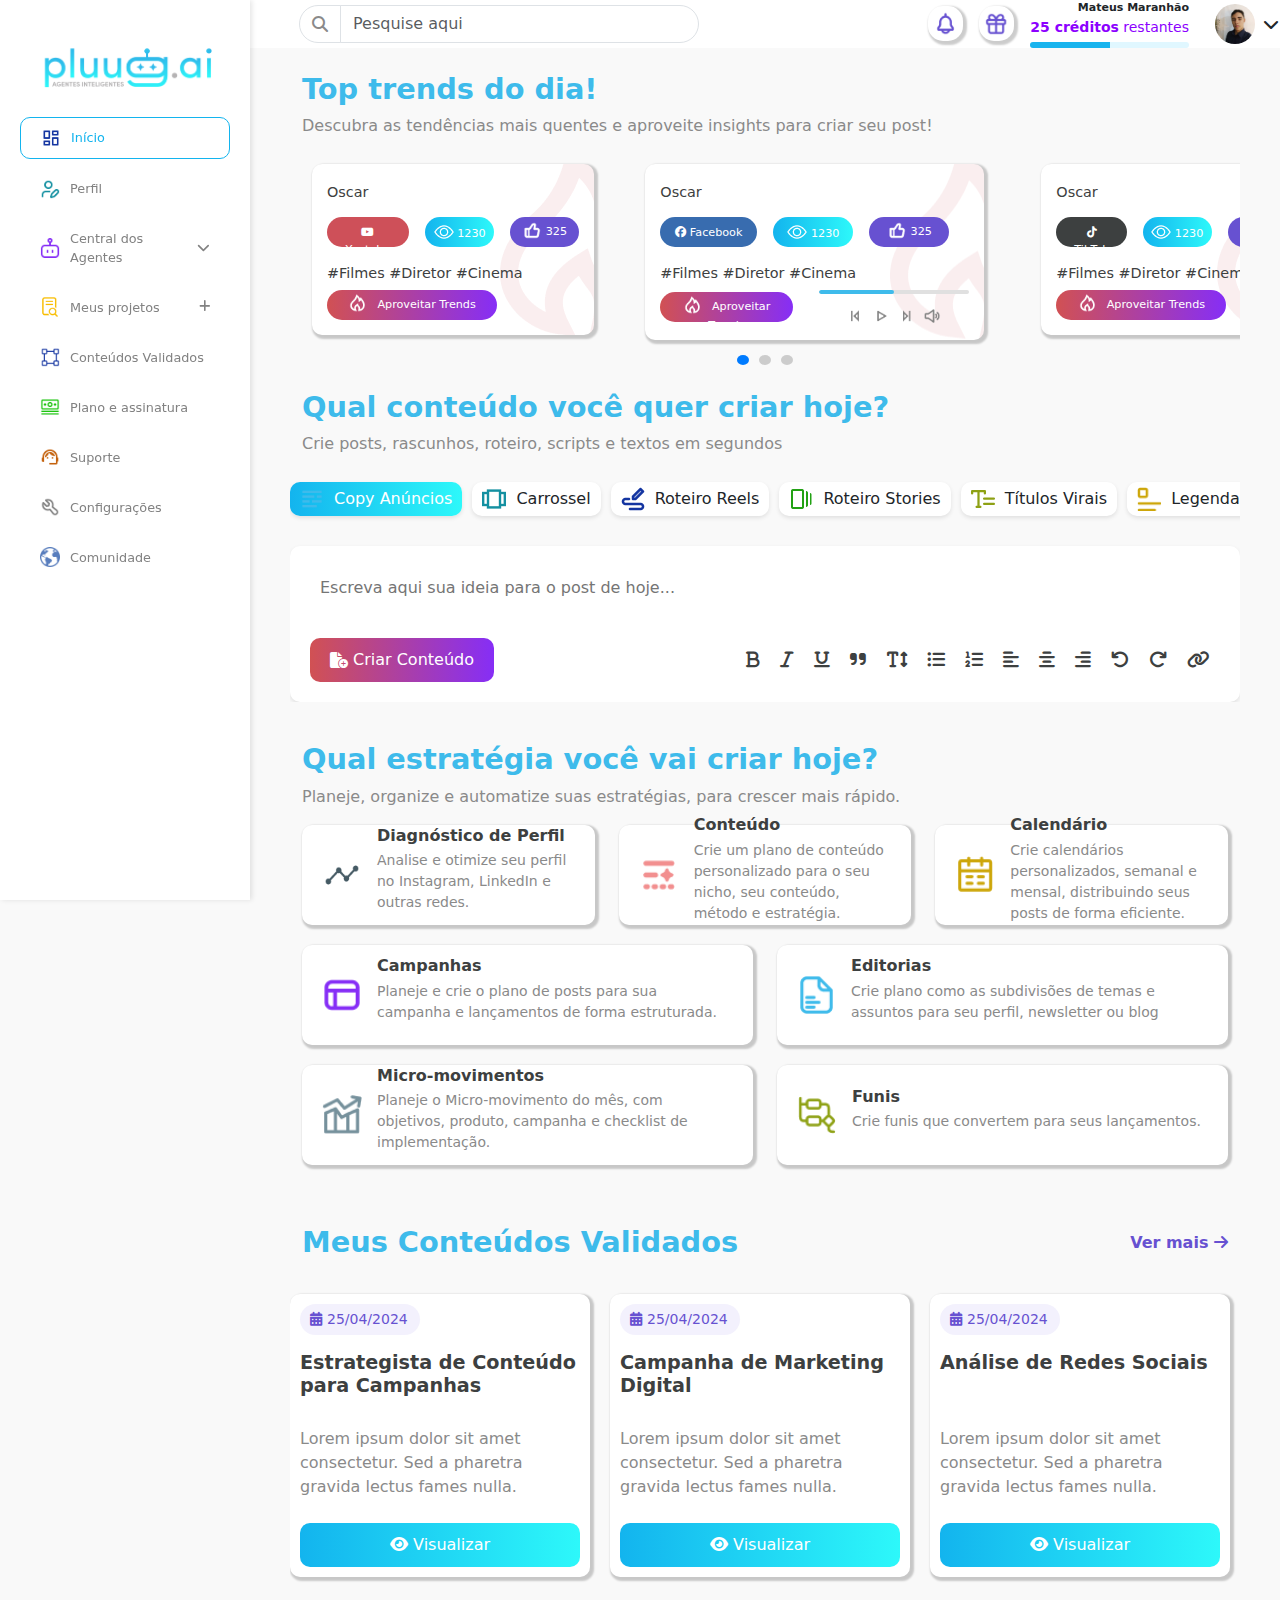
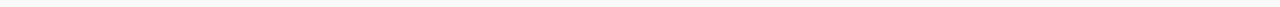
==== commit ff934153: "Update oscar" ====
--- a/index.html
+++ b/index.html
@@ -189,7 +189,7 @@
                     <div class="modal-body text-center">
                         <div id="convidar" class="tab-content active">
                             <h5>Dê 10% de desconto e Ganhe até 20% de desconto na sua mensalidade</h5>
-                            <p>Convide amigos a novas contas para a Pluug.ai e ofereça um desconto especial de 10%.</p>
+                            <p>Convide amigos e novas contas para a Pluug.ai e ofereça um desconto especial de 10%.</p>
                             <button class="btn-convidar w-100"><img class="img-fluid me-2" src="./img/tabler_gift.png">
                                 Pluug.ai/convidado</button>
                             <button class="btn-copiar mt-3">Copiar link de convite</button>
@@ -301,8 +301,8 @@
                                 <div class="oscar">
                                     <h3 class="mb-3">Oscar</h3>
                                     <div class="d-flex justify-content-start">
-                                        <button class="btn-youtube"><i class="fa-brands fa-youtube"></i>
-                                            Youtube</button>
+                                        <button class="btn-google"><i class="fa-brands fa-google"></i>
+                                            Google Trends</button>
                                         <button class="btn-visualizacoes ms-3"><img class="img-fluid"
                                                 src="./img/ep_view.png">
                                             1230</button>
@@ -320,8 +320,8 @@
                                 <div class="oscar">
                                     <h3 class="mb-3">Oscar</h3>
                                     <div class="d-flex justify-content-start">
-                                        <button class="btn-facebook"><i class="fa-brands fa-facebook"></i>
-                                            Facebook</button>
+                                        <button class="btn-x"><i class="fa-brands fa-x-twitter"></i>
+                                            X Trends</button>
                                         <button class="btn-visualizacoes ms-3"><img class="img-fluid"
                                                 src="./img/ep_view.png">
                                             1230</button>
@@ -339,8 +339,8 @@
                                 <div class="oscar">
                                     <h3 class="mb-3">Oscar</h3>
                                     <div class="d-flex justify-content-start">
-                                        <button class="btn-tiktok"><i class="fa-brands fa-tiktok"></i>
-                                            TikTok</button>
+                                        <button class="btn-instagram"><i class="fa-brands fa-instagram"></i>
+                                            Instagram</button>
                                         <button class="btn-visualizacoes ms-3"><img class="img-fluid"
                                                 src="./img/ep_view.png">
                                             1230</button>
--- a/css/index.css
+++ b/css/index.css
@@ -353,8 +353,56 @@
     height: 30px;
 }
 
-.oscar .btn-tiktok {
+.oscar .btn-tiktok:hover {
     background-color: #242424;
+}
+
+.oscar .btn-google {
+    background-color: #319F43;
+    color: #fff;
+    padding: 8px 15px 8px 15px;
+    border-radius: 20px;
+    border: none;
+    transition: background-color .3s ease;
+    font-size: 0.7rem;
+    font-weight: 500;
+    height: 30px;
+}
+
+.oscar .btn-google:hover {
+    background-color: #1e682a;
+}
+
+.oscar .btn-x {
+    background-color: #1490A1;
+    color: #fff;
+    padding: 8px 15px 8px 15px;
+    border-radius: 20px;
+    border: none;
+    transition: background-color .3s ease;
+    font-size: 0.7rem;
+    font-weight: 500;
+    height: 30px;
+}
+
+.oscar .btn-x:hover {
+    background-color: #0f5d68;
+}
+
+.oscar .btn-instagram {
+    background-color: #C5630E;
+    color: #fff;
+    padding: 8px 15px 8px 15px;
+    border-radius: 20px;
+    border: none;
+    transition: background-color .3s ease;
+    font-size: 0.7rem;
+    font-weight: 500;
+    height: 30px;
+}
+
+.oscar .btn-instagram:hover {
+    background-color: #6e3400;
 }
 
 .oscar .btn-aproveitar-trends {
--- a/css/trend-ai.css
+++ b/css/trend-ai.css
@@ -125,8 +125,57 @@
     height: 30px;
 }
 
-.oscar-trend .btn-tiktok {
+.oscar-trend .btn-tiktok:hover {
     background-color: #242424;
+}
+
+
+.oscar .btn-google {
+    background-color: #319F43;
+    color: #fff;
+    padding: 8px 15px 8px 15px;
+    border-radius: 20px;
+    border: none;
+    transition: background-color .3s ease;
+    font-size: 0.7rem;
+    font-weight: 500;
+    height: 30px;
+}
+
+.oscar .btn-google:hover {
+    background-color: #1e682a;
+}
+
+.oscar .btn-x {
+    background-color: #1490A1;
+    color: #fff;
+    padding: 8px 15px 8px 15px;
+    border-radius: 20px;
+    border: none;
+    transition: background-color .3s ease;
+    font-size: 0.7rem;
+    font-weight: 500;
+    height: 30px;
+}
+
+.oscar .btn-x:hover {
+    background-color: #0f5d68;
+}
+
+.oscar .btn-instagram {
+    background-color: #C5630E;
+    color: #fff;
+    padding: 8px 15px 8px 15px;
+    border-radius: 20px;
+    border: none;
+    transition: background-color .3s ease;
+    font-size: 0.7rem;
+    font-weight: 500;
+    height: 30px;
+}
+
+.oscar .btn-instagram:hover {
+    background-color: #6e3400;
 }
 
 .oscar-trend .btn-aproveitar-trends {
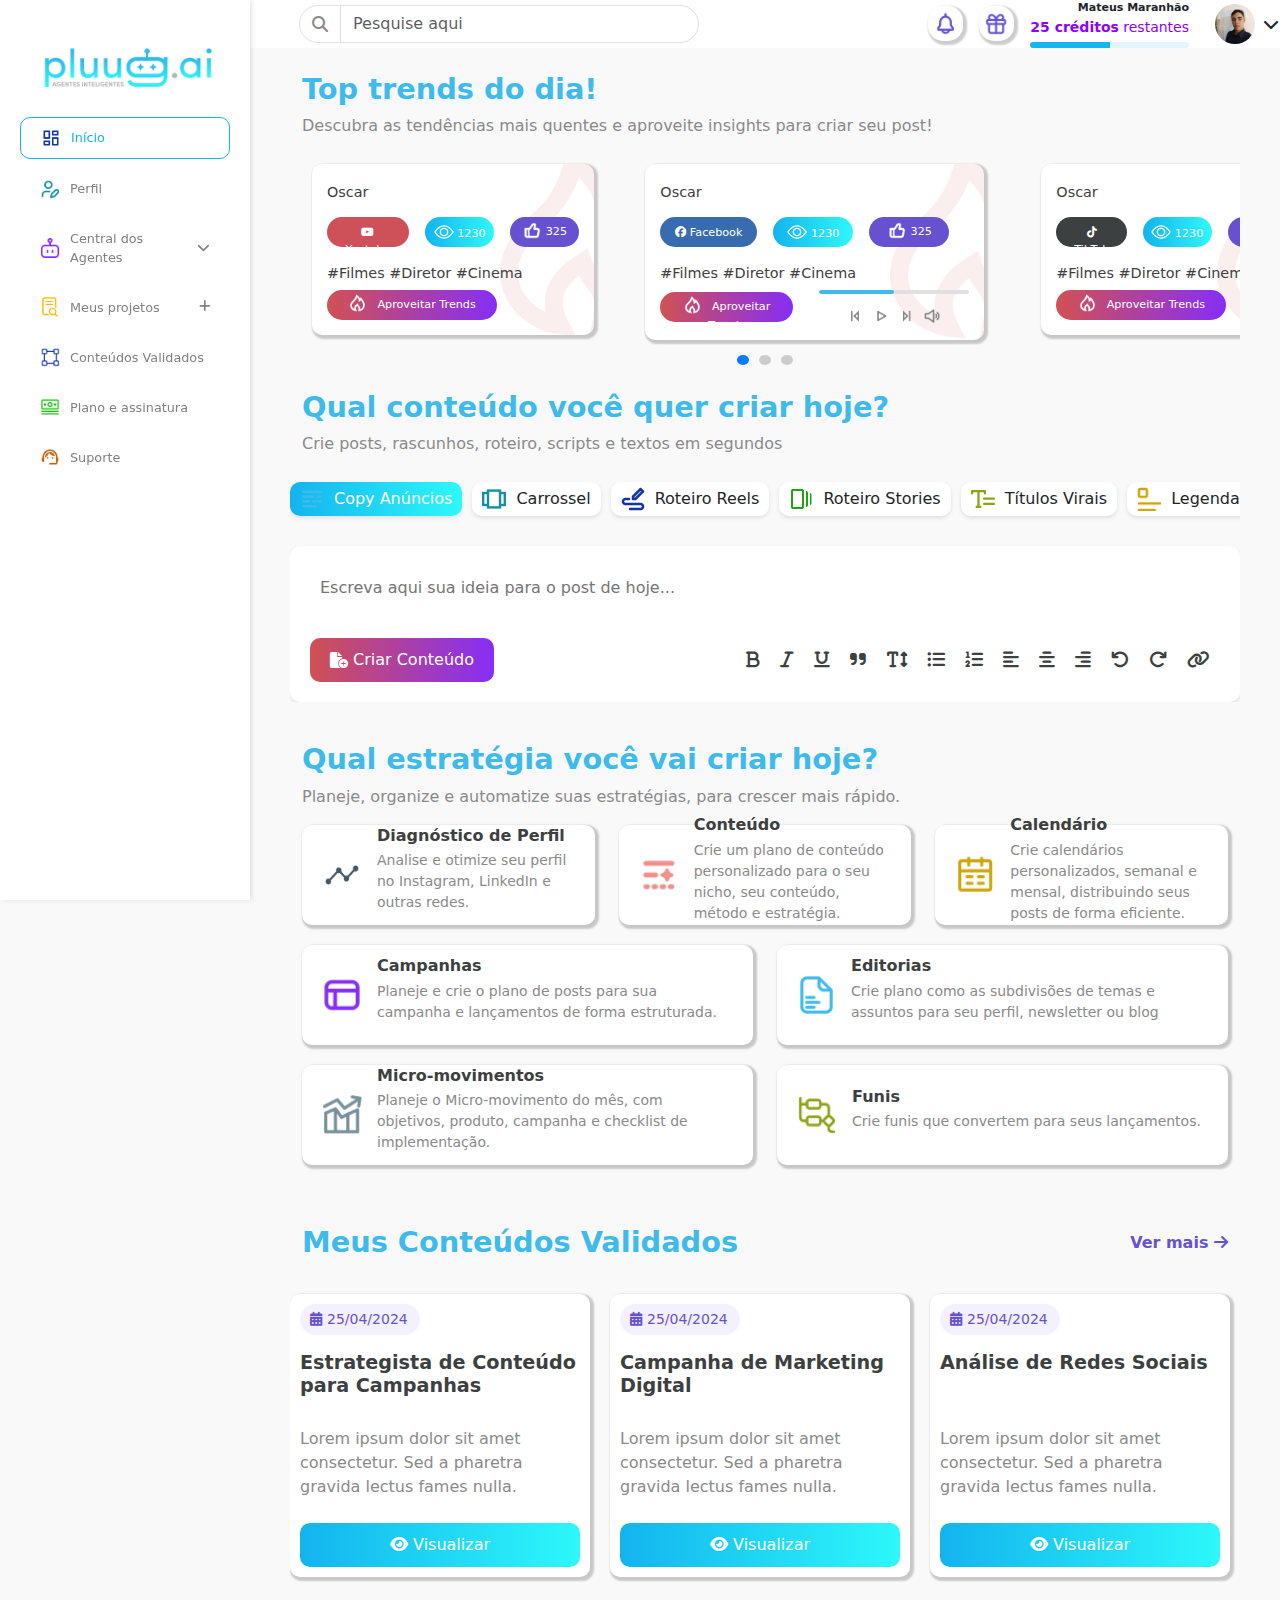
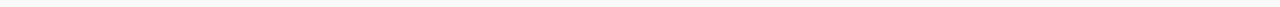
==== commit 0e66be21: "Update navbar and suporte" ====
--- a/index.html
+++ b/index.html
@@ -109,16 +109,6 @@
                             src="./img/Icons menu/Suporte.png">
                         Suporte</a>
                 </li>
-                <li class="nav-item">
-                    <a id="configuracoes" class="nav-link" href="configuracoes.html"><img class="img-fluid icones"
-                            src="./img/Icons menu/Configurações.png">
-                        Configurações</a>
-                </li>
-                <li class="nav-item">
-                    <a id="comunidade" class="nav-link" href="comunidade.html"><img class="img-fluid icones"
-                            src="./img/Icons menu/Vector.png">
-                        Comunidade</a>
-                </li>
             </ul>
         </div>
     </div>
--- a/css/meus-projetos.css
+++ b/css/meus-projetos.css
@@ -157,7 +157,7 @@
 }
 
 .btn-aplicar {
-    background: #6C4BF4;
+    background: linear-gradient(90deg, rgba(19, 180, 238, 1) 0%, rgba(45, 248, 250, 1) 100%);
     color: white;
     font-weight: bold;
     border-radius: 8px;
@@ -167,7 +167,7 @@
 }
 
 .btn-aplicar:hover {
-    background: #563AC8;
+    transform: scale(1.1);
 }
 
 .btn-cancelar:hover {
--- a/css/plano.css
+++ b/css/plano.css
@@ -27,13 +27,13 @@
     background: transparent;
     cursor: pointer;
     font-size: 16px;
-    font-weight: bold;
     white-space: nowrap;
 }
 
 .detalhes-planos-assinaturas .tabs button.active {
     border-bottom: 3px solid #3EBBEB;
     color: #000;
+    font-weight: bold;
 }
 
 /* Conteúdo das abas */
@@ -57,7 +57,7 @@
 .detalhes-planos-assinaturas .box-plan .title {
     color: #a0a0a0;
     font-size: 14px;
-    font-weight: bold;
+    font-weight: 600;
     margin-bottom: 2px;
 }
 
@@ -65,8 +65,10 @@
 .detalhes-planos-assinaturas .box-plan .info {
     color: #000;
     font-size: 16px;
-    font-weight: bold;
+    font-weight: 500;
     margin-bottom: 15px;
+    border-bottom: 1px solid #ddd;
+    padding-bottom: 10px;
 }
 
 /* Links clicáveis */
@@ -78,7 +80,7 @@
 
 /* Tag de economia */
 .detalhes-planos-assinaturas .box-plan .tag {
-    background: #6a11cb;
+    background: #6751D1;
     color: white;
     padding: 5px 10px;
     border-radius: 20px;
@@ -108,14 +110,14 @@
 .detalhes-planos-assinaturas .box-credito .creditos-restantes {
     font-size: 16px;
     font-weight: bold;
-    color: #3EBBEB;
+    color: #6751D1;
 }
 
 /* Barra de Progresso */
 .detalhes-planos-assinaturas .progress-bar {
     width: 100%;
     height: 5px;
-    background: #e0e0e0;
+    background: #e0f7ff;
     border-radius: 5px;
     margin-top: 10px;
 }
@@ -141,19 +143,19 @@
 }
 
 .detalhes-planos-assinaturas .box-cobranca ul {
-    list-style: none;
-    padding-left: 0;
+    padding-left: 20px;
 }
 
 .detalhes-planos-assinaturas .box-cobranca li {
     font-size: 14px;
     color: #333;
     margin-bottom: 10px;
+    font-weight: 500;
 }
 
 .detalhes-planos-assinaturas .box-cobranca .alterar-link {
     color: #3EBBEB;
-    font-weight: bold;
+    font-weight: 500;
     cursor: pointer;
     display: block;
     margin-top: 5px;
@@ -249,9 +251,9 @@
 /* Container Flexível */
 .creditos-extras .creditos-container {
     display: flex;
-    align-items: center;
+    align-items: flex-end;
     justify-content: space-between;
-    gap: 15px;
+    gap: 8px;
     flex-wrap: nowrap;
     /* Não permite quebra de linha */
 }
@@ -267,7 +269,6 @@
 .creditos-extras .creditos-item label {
     font-size: 0.9rem;
     color: #8a8a8a;
-    font-weight: bold;
     margin-bottom: 5px;
 }
 
@@ -277,21 +278,21 @@
     border-radius: 10px;
     padding: 8px 12px;
     font-size: 0.9rem;
-    width: 100%;
+    width: 260px;
 }
 
 /* Botão de Comprar */
 .creditos-extras .btn-comprar {
     background-color: #6751D1;
     color: white;
-    padding: 10px 20px;
+    padding: 8px 20px;
     border: none;
     border-radius: 10px;
     font-size: 1rem;
     cursor: pointer;
     transition: transform 0.2s;
     white-space: nowrap;
-    /* Mantém o texto do botão em uma linha */
+    width: 220px;
 }
 
 .creditos-extras .btn-comprar:hover {
@@ -326,13 +327,13 @@
 /* Título do modal */
 #modalPlanoAnual .modal-title-plano-anual {
     font-size: 20px;
-    font-weight: bold;
+    font-weight: 600;
     margin-bottom: 20px;
 }
 
 /* Corpo do modal */
 #modalPlanoAnual .modal-body-plano-anual label {
-    font-weight: bold;
+    font-weight: 600;
     font-size: 14px;
     color: #8a8a8a;
     display: block;
@@ -341,9 +342,11 @@
 
 #modalPlanoAnual .modal-body-plano-anual .info-text {
     font-size: 16px;
-    font-weight: bold;
+    font-weight: 600;
     color: #333;
     margin-bottom: 10px;
+    border-bottom: 1px solid #d6d6d6;
+    padding-bottom: 5px;
 }
 
 /* Tag de economia */
@@ -351,7 +354,7 @@
     background: #6751D1;
     color: white;
     font-size: 12px;
-    font-weight: bold;
+    font-weight: 600;
     padding: 5px 10px;
     border-radius: 20px;
     display: inline-block;
@@ -382,7 +385,7 @@
 #modalPlanoAnual .cartao-container-plano-anual input {
     border: none;
     font-size: 16px;
-    font-weight: bold;
+    font-weight: 600;
     flex-grow: 1;
     text-align: left;
     background: none;
@@ -396,7 +399,7 @@
 /* Link de troca de cartão */
 #modalPlanoAnual .trocar-cartao-plano-anual {
     color: #3EBBEB;
-    font-weight: bold;
+    font-weight: 600;
     cursor: pointer;
     font-size: 14px;
 }
@@ -404,7 +407,7 @@
 /* Rodapé do modal */
 #modalPlanoAnual .modal-footer-plano-anual {
     display: flex;
-    justify-content: space-between;
+    justify-content: end;
     margin-top: 25px;
 }
 
@@ -414,7 +417,7 @@
     color: #333;
     padding: 10px 15px;
     border-radius: 8px;
-    font-weight: bold;
+    font-weight: 600;
     cursor: pointer;
     border: none;
 }
@@ -425,7 +428,7 @@
     color: white;
     padding: 10px 20px;
     border-radius: 8px;
-    font-weight: bold;
+    font-weight: 600;
     cursor: pointer;
     border: none;
 }
@@ -660,6 +663,180 @@
     opacity: 0.8;
 }
 
+/* Resumo Pedido */
+#modalResumoPedido {
+    display: none;
+    position: fixed;
+    top: 0;
+    left: 0;
+    width: 100%;
+    height: 100%;
+    background: rgba(0, 0, 0, 0.5);
+    justify-content: center;
+    align-items: center;
+    z-index: 1000;
+    opacity: 0;
+    transform: scale(0.95);
+    transition: opacity 0.3s ease, transform 0.3s ease;
+}
+
+/* Ativar modal */
+#modalResumoPedido.ativo {
+    display: flex;
+    opacity: 1;
+    transform: scale(1);
+}
+
+/* Conteúdo do modal */
+#modalResumoPedido .modal-content-resumo-pedido {
+    background: white;
+    padding: 25px;
+    border-radius: 12px;
+    width: 600px;
+    max-width: 90%;
+    position: relative;
+}
+
+/* Cabeçalho do modal */
+#modalResumoPedido .modal-header-resumo-pedido {
+    display: flex;
+    justify-content: space-between;
+    align-items: center;
+    margin-bottom: 15px;
+}
+
+#modalResumoPedido .modal-title-resumo-pedido {
+    font-size: 20px;
+    font-weight: bold;
+}
+
+#modalResumoPedido .close-modal-resumo-pedido {
+    font-size: 18px;
+    cursor: pointer;
+    color: #333;
+    transition: 0.3s;
+}
+
+#modalResumoPedido .close-modal-resumo-pedido:hover {
+    color: #ff0000;
+}
+
+/* Corpo do modal */
+#modalResumoPedido .modal-body-resumo-pedido {
+    display: flex;
+    flex-direction: column;
+    gap: 20px;
+}
+
+/* Informações do pedido */
+#modalResumoPedido .pedido-info,
+#modalResumoPedido .pedido-total {
+    display: flex;
+    justify-content: space-between;
+    align-items: center;
+    padding-bottom: 2px;
+    border-bottom: 1px solid #C2C2C2;
+}
+
+#modalResumoPedido .pedido-info label,
+#modalResumoPedido .pedido-total label {
+    font-size: 14px;
+    font-weight: 600;
+    color: #8a8a8a;
+}
+
+#modalResumoPedido .pedido-info p,
+#modalResumoPedido .pedido-total p {
+    font-size: 16px;
+    font-weight: 600;
+    color: #333;
+}
+
+#modalResumoPedido .preco {
+    margin-top: 18px;
+}
+
+/* Caixa do cartão */
+#modalResumoPedido .cartao-info {
+    display: flex;
+    flex-direction: column;
+    gap: 5px;
+}
+
+#modalResumoPedido .cartao-label-container {
+    display: flex;
+    justify-content: space-between;
+    align-items: center;
+}
+
+#modalResumoPedido .cartao-label-container label {
+    color: #C2C2C2;
+    font-weight: 600;
+}
+
+#modalResumoPedido .trocar-cartao-resumo-pedido {
+    color: #3EBBEB;
+    font-weight: bold;
+    cursor: pointer;
+    font-size: 14px;
+}
+
+#modalResumoPedido .cartao-container-resumo-pedido {
+    display: flex;
+    align-items: center;
+    background: white;
+    padding: 8px;
+    border-radius: 8px;
+    border: 1px solid #ccc;
+}
+
+#modalResumoPedido .cartao-container-resumo-pedido input {
+    border: none;
+    font-size: 16px;
+    font-weight: bold;
+    flex-grow: 1;
+    text-align: left;
+    background: none;
+    padding: 5px;
+}
+
+#modalResumoPedido .cartao-container-resumo-pedido img {
+    width: 35px;
+}
+
+/* Rodapé do modal */
+#modalResumoPedido .modal-footer-resumo-pedido {
+    display: flex;
+    justify-content: end;
+    margin-top: 25px;
+}
+
+/* Botão Cancelar */
+#modalResumoPedido .btn-cancelar-resumo-pedido {
+    background: transparent;
+    color: #333;
+    padding: 10px 15px;
+    border-radius: 8px;
+    font-weight: bold;
+    cursor: pointer;
+    border: none;
+}
+
+/* Botão Confirmar Compra */
+#modalResumoPedido .btn-confirmar-resumo-pedido {
+    background: #6751D1;
+    color: white;
+    padding: 10px 20px;
+    border-radius: 8px;
+    font-weight: bold;
+    cursor: pointer;
+    border: none;
+}
+
+#modalResumoPedido .btn-confirmar-resumo-pedido:hover {
+    background: #5739b5;
+}
+
 /*Faturas e cobrança*/
 .box-faturas {
     background: #fff;
@@ -702,7 +879,7 @@
 .tabela-faturas th {
     text-align: left;
     padding: 10px;
-    font-weight: bold;
+    font-weight: 600;
     font-size: 14px;
     color: #8a8a8a;
 }
@@ -712,11 +889,8 @@
     padding: 10px;
     font-size: 14px;
     border-bottom: 1px solid #eee;
-}
-
-.tabela-faturas td {
     color: #3D4040;
-    font-weight: bold;
+    font-weight: 600;
 }
 
 /* Status pago */
--- a/css/responsive.css
+++ b/css/responsive.css
@@ -191,6 +191,10 @@
         justify-content: flex-start;
     }
 
+    .creditos-extras .creditos-item select {
+        width: 100%;
+    }
+
     .creditos-extras .btn-comprar {
         width: 100%;
         text-align: center;
@@ -207,4 +211,19 @@
     #dados-cobranca .btn-salvar {
         width: 100%;
     }
+}
+
+@media(max-width: 1366px) {
+    .creditos-extras .creditos-item {
+        width: 100% !important;
+    }
+
+    .creditos-extras .btn-comprar {
+        width: 100%;
+        text-align: center;
+    }
+
+    .creditos-container {
+        flex-direction: column;
+    }
 }